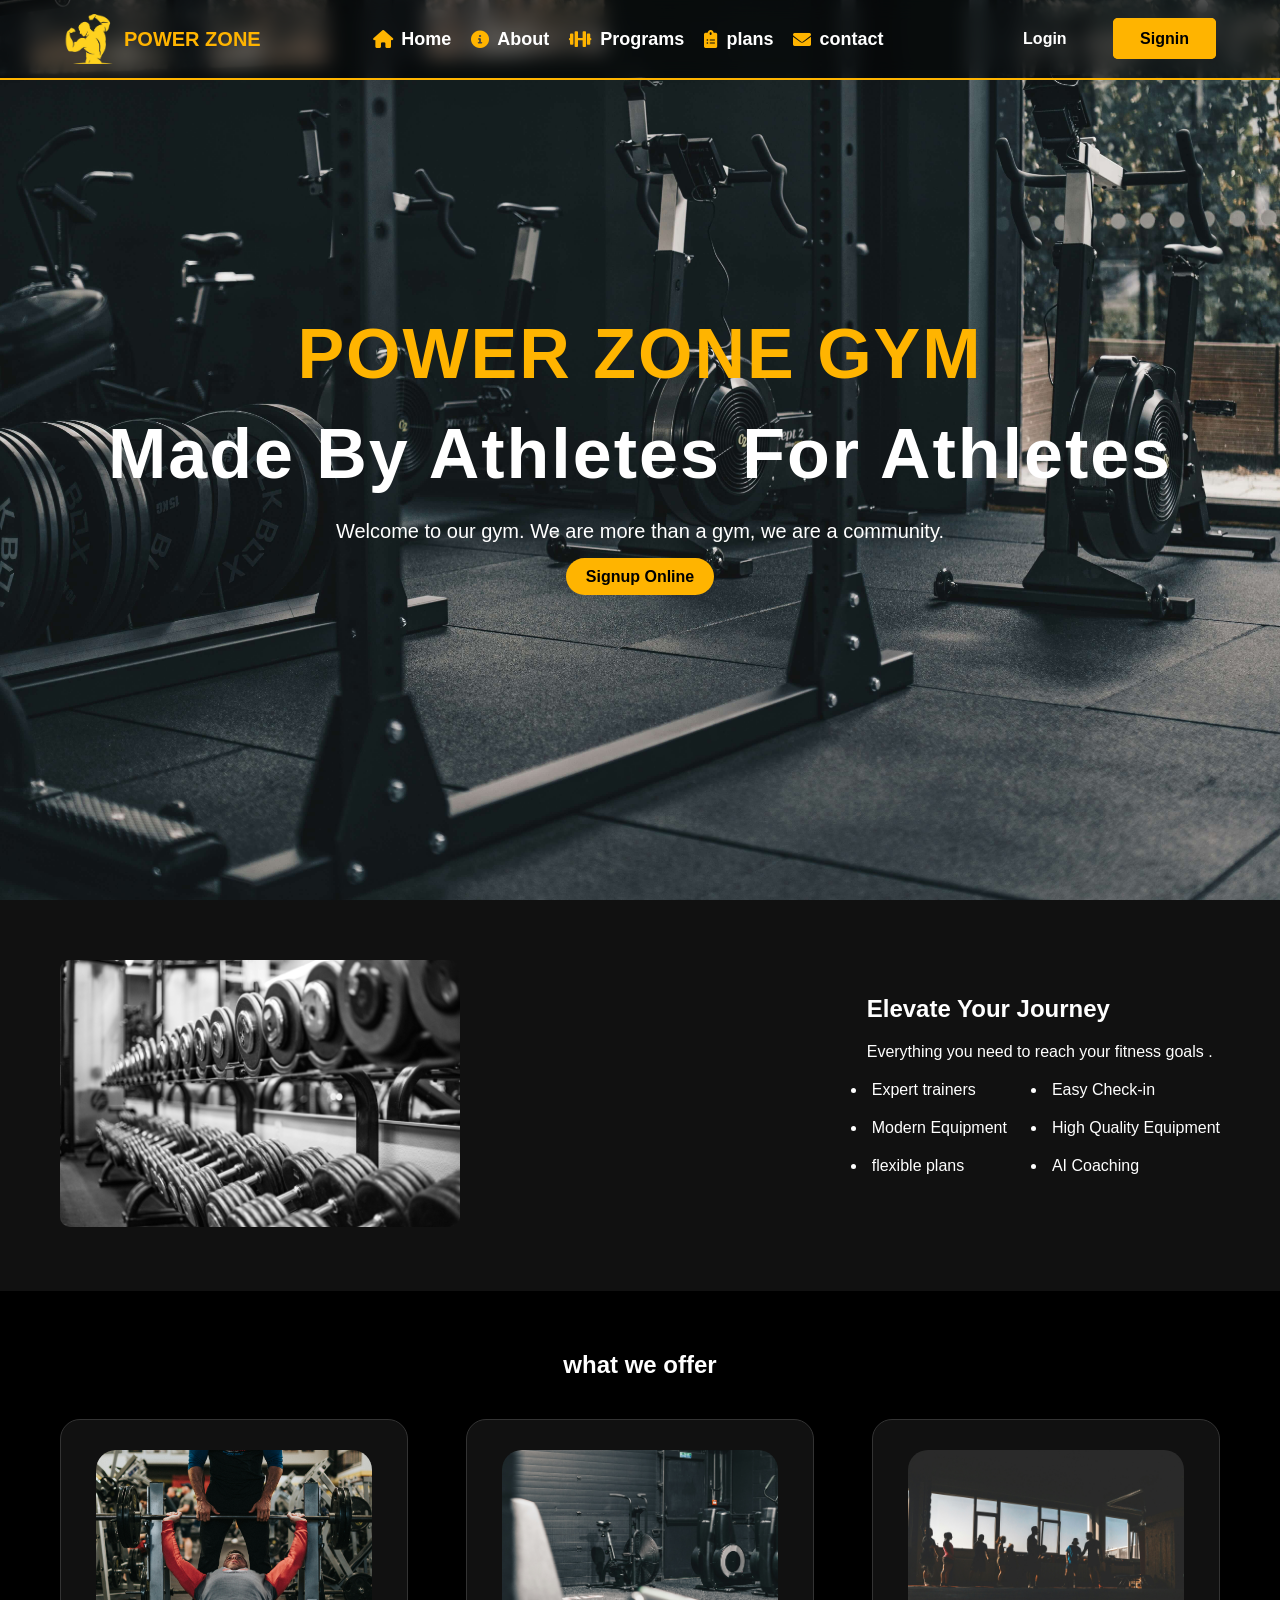
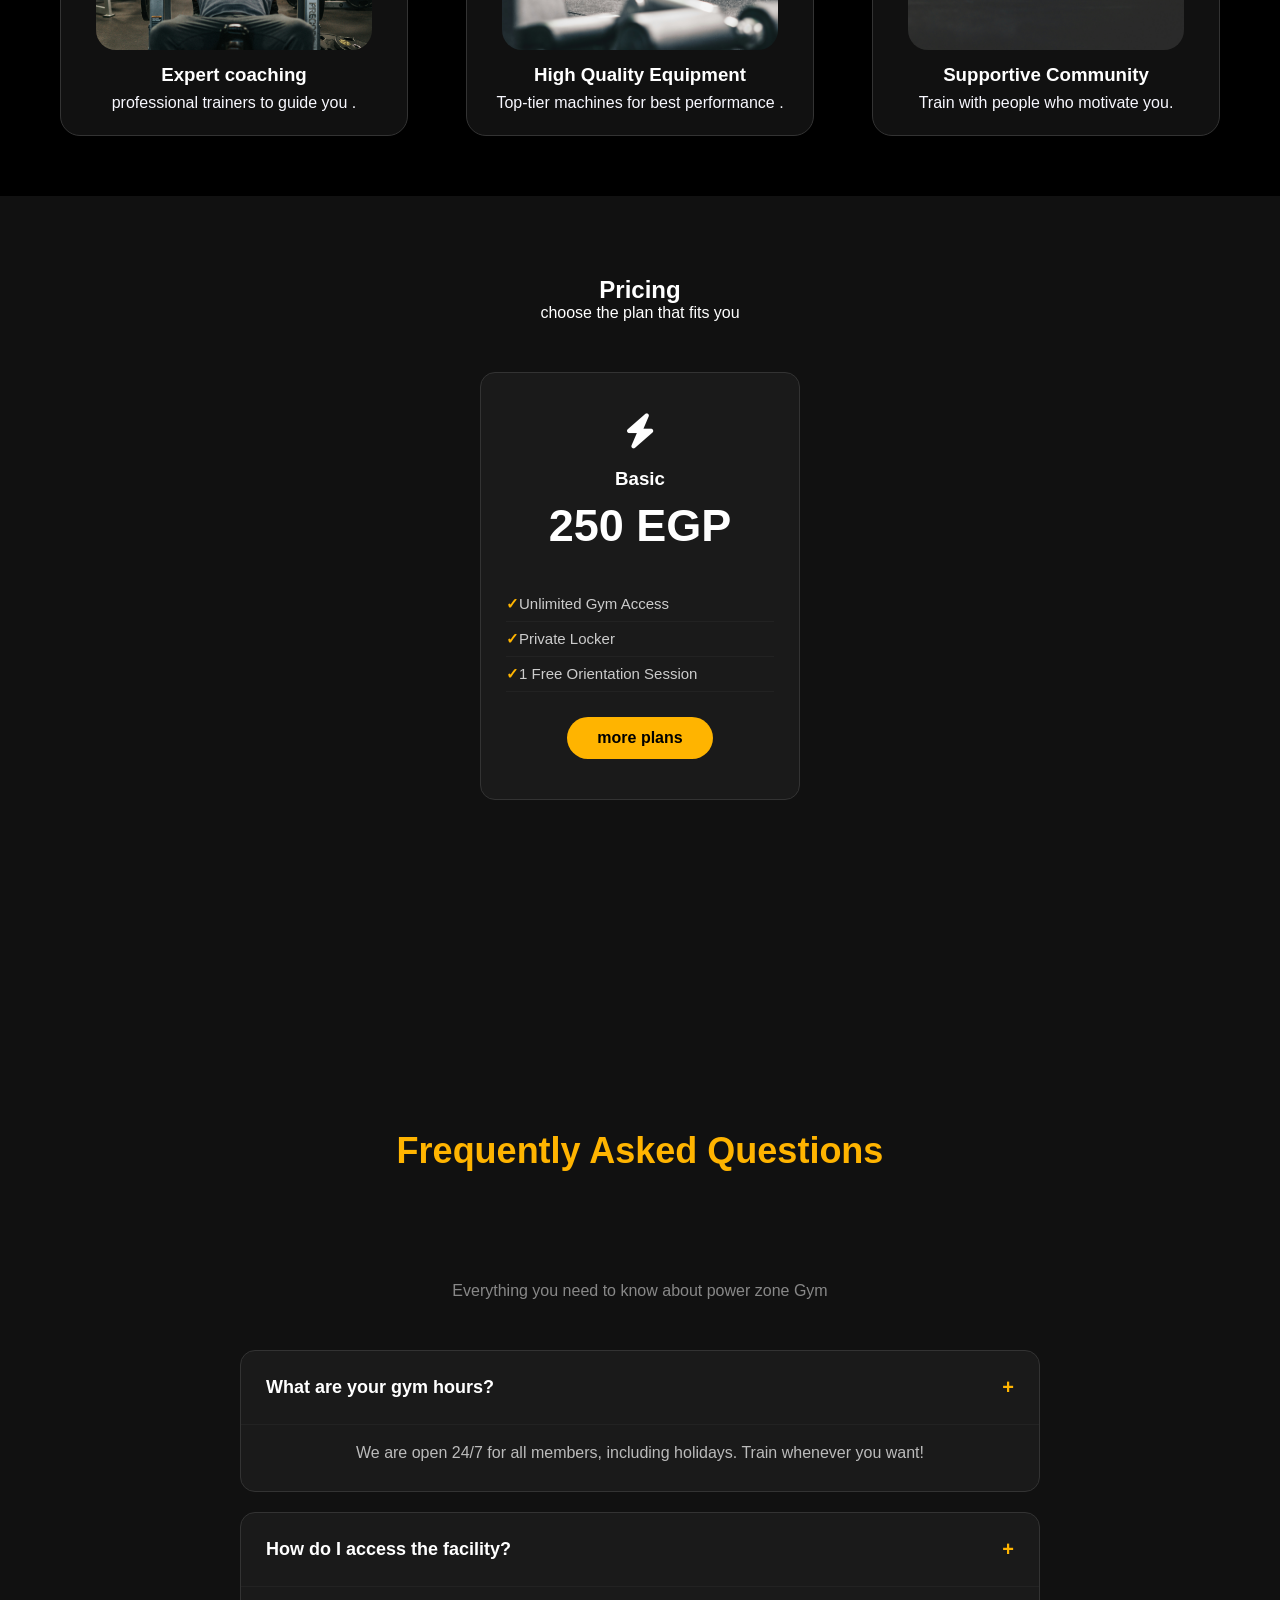
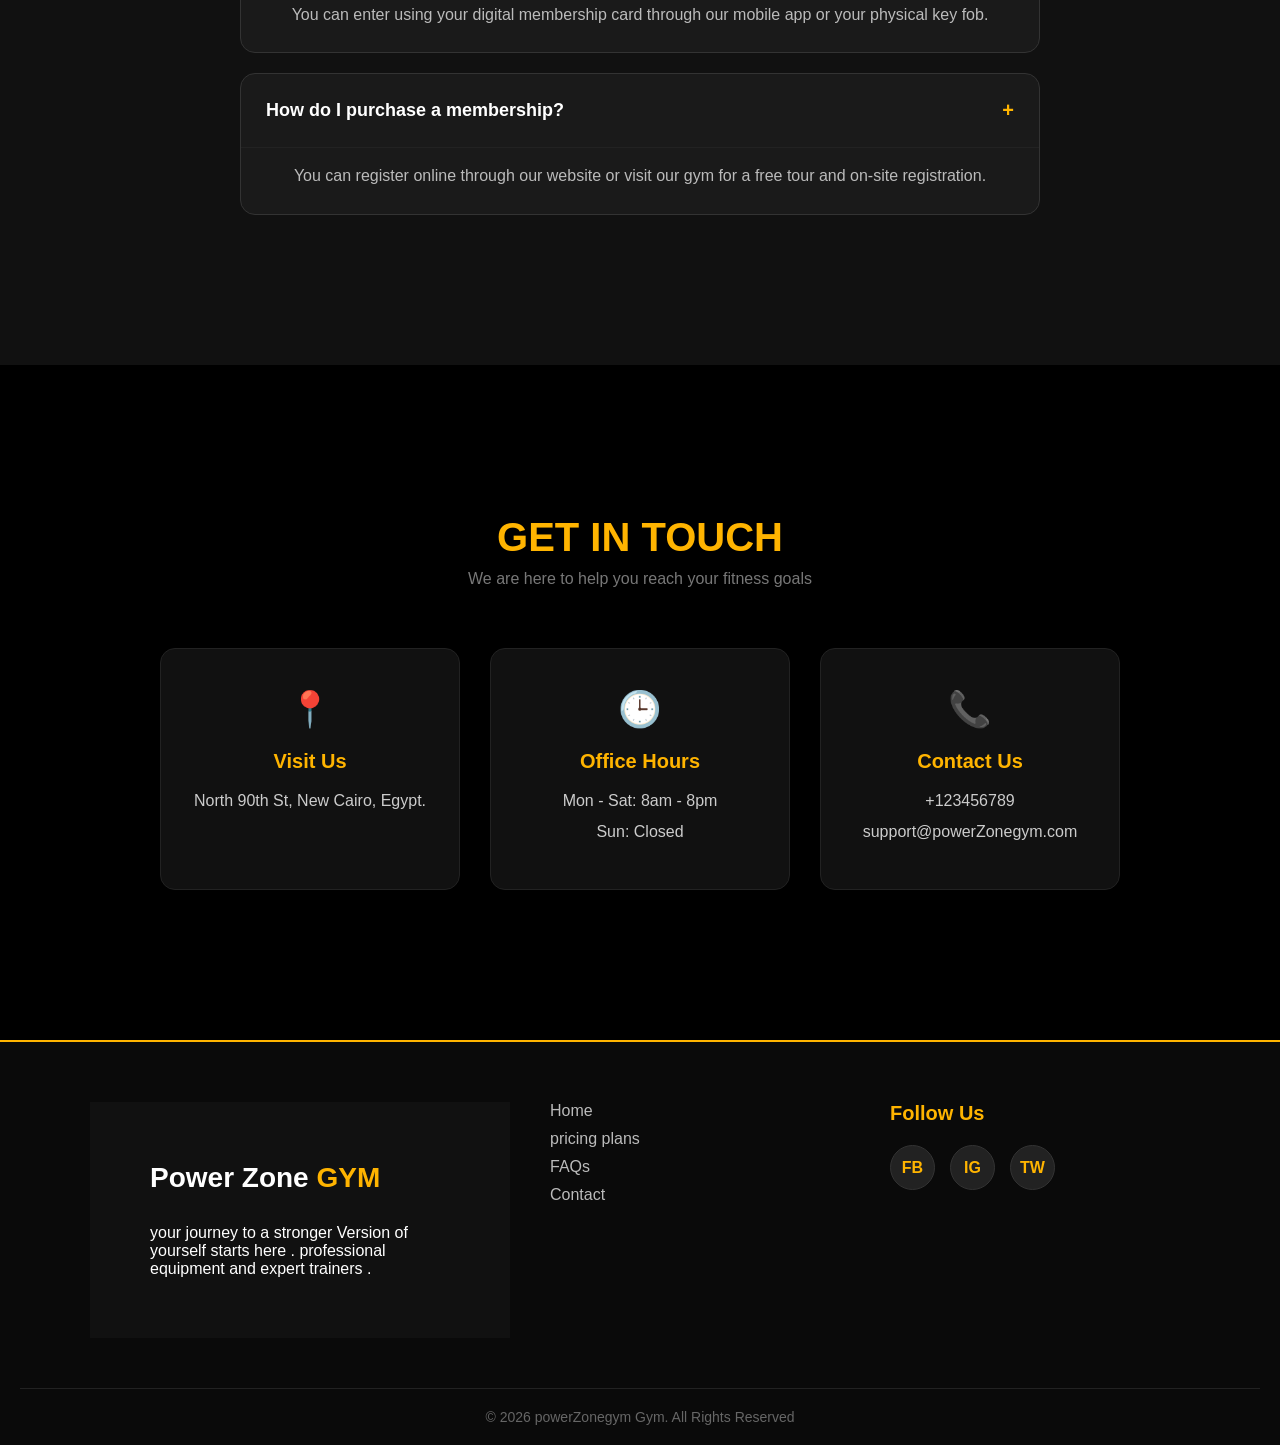
==== index.html @ 5569165e "Add files via upload" ====
<!DOCTYPE html>
<html lang="en">
<head>
    <meta charset="UTF-8">
    <title>Home | Power Zone Gym</title>
    <meta name="viewport" content="width=device-width, initial-scale=1.0">
    <link rel="stylesheet" href="css/style.css">
    <link rel="stylesheet" href="https://cdnjs.cloudflare.com/ajax/libs/font-awesome/6.0.0/css/all.min.css">
</head>
<!-- El_logo -->
 <!-- النافبار -->
<header class="navbar">
    <div class="logo">
        <img src="images/Bodybuilder_Fitness_Club_Black_Logo_1_-removebg-preview.png" alt="power gym logo">
        <h1>POWER ZONE</h1>
    </div>

    <nav class="nav-links">
        <a href="index.html"><i class="fas fa-home"></i> Home</a>
        <a href="about.html"><i class="fas fa-info-circle"></i> About</a>
        <a href="programs.html"><i class="fas fa-dumbbell"></i> Programs</a>
        <a href="plans.html"><i class="fas fa-clipboard-list"></i> plans</a>
        <a href="contact.html"><i class="fas fa-envelope"></i> contact</a>
    </nav>

    <div class="nav-buttons">
        <a href="http://localhost/gym-project/index.php" class="login">Login</a>
        <a href="http://localhost/gym-project/index.php" class="signup">Signin</a>
    </div>
</header>

<!-- (Hero Section) -->
<section class="hero">
    <div class="hero-content">
        <h1>Power zone gym</h1>
        <h2>Made By Athletes For Athletes</h2>
        <p>Welcome to our gym. We are more than a gym, we are a community.</p>
        <a href="http://localhost/gym-project/index.php" class="btn-online">Signup Online</a>
    </div>
</section>
<!-- features section  -->
 <section class="about">
    <div class="about-img">
        <img src="images\features.jpg" alt="gym">
    </div>
    <div class="about-text">
        <h2>Elevate Your Journey</h2>
        <P>
            Everything you need to reach your fitness goals .
        </P>
        <div class="features">
            <ul>
            <li>Expert trainers</li>
            <li>Modern Equipment</li>
            <li>flexible plans</li>
        </ul>
        <ul>
           <li>Easy Check-in</li>
           <li>High Quality Equipment</li>
           <li>AI Coaching</li>
        </ul>
        </div>
        
    </div>

 </section>
 <section class="services">
    <h2>what we offer</h2>
    <div class="services-boxs">
        <div class="box">
            <img src="images\coach.jpg" alt="our coaching">
            <h3>Expert coaching</h3>
            <p>professional trainers to guide you .</p>
            
        </div>
        
        <div class="box">
            <img src="images\equipment.jpg" alt="our equipment">
            <h3>High Quality Equipment</h3>
            <p>Top-tier machines for best performance .</p>
            
        </div>
        <div class="box">
            <img src="images\community.jpg" alt="our community">
            <h3>Supportive Community</h3>
            <p>Train with people who motivate you.</p>
            
        </div>
            
    </div>
 </section>
<!-- elasaar -->
 <section class="pricing">
    <h2>Pricing</h2>
    <p>choose the plan that fits you</p>

    
    <div class="pricing-boxes"> 

        <!-- Normal Plan Box -->
        <div class="plan-card">
            <i class="fas fa-bolt contact-icon"></i>
                <h3>Basic</h3>
                <h2>250 <span>EGP</span></h2>
                <ul>
                    <li>Unlimited Gym Access</li>
                    <li>Private Locker</li>
                    <li>1 Free Orientation Session</li>
                </ul>
            <a href="plans.html" class="btn">more plans</a>
        </div> 

        
    </div> 
    <!-- الاستفسارات الشائعة -->
</section>
<section class="faq">
    
    <div class="container">
        <section class="faq" id="faq-section">
        <h2 class="faq-title">Frequently Asked Questions</h2>
        </section>
        <p class="faq-subtitle">Everything you need to know about power zone Gym</p>
         
        <diV class="faq-container">

        <div class="faq-item">
            <div class="faq-question">
                <h3>What are your gym hours?</h3>
                    <span class="icon">+</span>

            </div>
            <div class="faq-answer">
                    <p>We are open 24/7 for all members, including holidays. Train whenever you want!</p>
                </div>
        </div>
        <div class="faq-item">
                <div class="faq-question">
                    <h3>How do I access the facility?</h3>
                    <span class="icon">+</span>
                </div>
                <div class="faq-answer">
                    <p>You can enter using your digital membership card through our mobile app or your physical key fob.</p>
                </div>
            </div>
            <div class="faq-item">
                <div class="faq-question">
                    <h3>How do I purchase a membership?</h3>
                    <span class="icon">+</span>
                </div>
                <div class="faq-answer">
                    <p>You can register online through our website or visit our gym for a free tour and on-site registration.</p>
                </div>
            </div>
  
        </diV>
    </div>

</section>
<section class="contact" id="contact-us">
    <div class="container">
     
        <h2 class="contact-title">Get In Touch</h2>
    
        <p class="contact-subtitle">We are here to help you reach your fitness goals</p>
        
        <div class="contact-boxes">
           
            <div class="contact-card">
                <div class="contact-icon">📍</div> 
                <h4>Visit Us</h4>
                <p>North 90th St, New Cairo, Egypt.</p>
            </div>

            
            <div class="contact-card">
                <div class="contact-icon">🕒</div> 
                <h4>Office Hours</h4>
                <p>Mon - Sat: 8am - 8pm</p>
                <p>Sun: Closed</p>
            </div>

            
            <div class="contact-card">
                <div class="contact-icon">📞</div> 
                <h4>Contact Us</h4>
                <p>+123456789</p>
                <p>support@powerZonegym.com</p>
            </div>
        </div>
    </div>
</section>
<footer class="main-footer">
    <diV class="footer-container">
        
    <div class="footer-column about">
    
        <h2 class="footer-logo">Power Zone <span>GYM</span></h2>
        <p>your journey to a stronger Version of yourself starts here . professional equipment and expert trainers .</p>
 
    </div>

    <diV class="footer-column links">
        <ul>
            <li><a href="index.html">Home</a></li>
            <li><a href="plans.html">pricing plans</a></li>
            <li><a href="index.html#faq-section">FAQs</a></li>
            <li><a href="contact.html">Contact</a></li>
        </ul>

      </diV>

      <div class="footer-column social">
        <h3>Follow Us</h3>
        <div class="social-icons">
            <a href="#" class="social-link">FB</a>
            <a href="#" class="social-link">IG</a>
            <a href="#" class="social-link">TW</a>
        </div>
      </div>
</div>
<div class="footer-bottom">
    <p>&copy; 2026 powerZonegym Gym. All Rights Reserved</p>
</div>
</footer>
</html>
---- css/style.css ----
/* ============================================================
   CSS Variables - الألوان والقيم المشتركة
   ============================================================ */
:root {
    --primary:    #ffb400;
    --bg-black:   #000;
    --bg-dark:    #111;
    --bg-card:    #1a1a1a;
    --bg-darker:  #0a0a0a;
    --border:     #333;
    --text-white: #fff;
    --text-muted: #ccc;
    --transition: 0.3s ease;
}
 
/* ============================================================
   Reset & Base
   ============================================================ */
* {
    margin: 0;
    padding: 0;
    box-sizing: border-box;
    font-family: Arial, Helvetica, sans-serif;
}
 
body {
    background: rgb(19, 19, 19);
    color: var(--text-white);
}

 
/* ============================================================
   Navbar
   ============================================================ */
.navbar {
    display: flex;
    justify-content: space-between;
    align-items: center;
    padding: 0 5%;
    height: 80px;
    background: rgba(0, 0, 0, 0.6);
    backdrop-filter: blur(10px);
    position: fixed;
    top: 0;
    width: 100%;
    z-index: 1000;
    box-sizing: border-box;
    border-bottom: 2px solid var(--primary);
}
 
.logo {
    display: flex;
    align-items: center;
    gap: 10px;
    color: var(--primary);
}
 
.logo img {
    height: 50px;
}
 
.logo h1 {
    font-size: 20px;
    color: var(--primary);
    margin: 0;
}
 
.nav-links {
    list-style: none;
    display: flex;
    gap: 20px;
    margin: 0;
    padding: 0;
}
 
.nav-links a {
    color: var(--text-white);
    text-decoration: none;
    display: flex;
    align-items: center;
    gap: 8px;
    font-size: 18px;
    font-weight: bold;
    transition: var(--transition);
}
 
.nav-links a i { color: var(--primary); }
 
.nav-links a:hover,
.nav-links a.active { color: var(--primary); }
 
.nav-links a:hover i { color: var(--text-white); }
 
/* ============================================================
   Navbar Buttons (Login / Signup)
   ============================================================ */
.login {
    color: var(--text-white);
    text-decoration: none;
    margin-right: 15px;
    padding: 10px 25px;
    border: 2px solid transparent;
    border-radius: 5px;
    font-weight: bold;
    transition: var(--transition);
}
 
.login:hover {
    border-color: var(--primary);
    color: var(--primary);
    background: rgba(255, 180, 0, 0.1);
    transform: translateY(-2px);
}
 
.signup {
    background: var(--primary);
    color: var(--bg-black);
    padding: 10px 25px;
    border-radius: 5px;
    text-decoration: none;
    font-weight: bold;
    border: 2px solid var(--primary);
    transition: 0.4s ease;
}
 
.signup:hover {
    background: var(--text-white);
    border-color: var(--text-white);
    color: var(--bg-black);
    transform: scale(1.05);
    box-shadow: 0 4px 15px rgba(255, 255, 255, 0.3);
}
 
/* ============================================================
   Main Wrapper
   ============================================================ */
.main-wrapper {
    padding-top: 100px; /* عشان يبعد عن النافبار الثابت */
    min-height: auto;   /* غيرنا دي من 100vh لـ auto */
    padding-bottom: 50px; /* مسافة بسيطة تحت آخر عنصر للمظهر الجمالي */
}
 
/* ============================================================
   Hero
   ============================================================ */
.hero {
    height: 100vh;
    background: url(../images/background.jpg) no-repeat center center / cover;
    display: flex;
    justify-content: center;
    align-items: center;
    text-align: center;
    color: var(--text-white);
    padding: 20px;
}
 
.hero-content h1 {
    font-size: 70px;
    color: var(--primary);
    text-transform: uppercase;
    letter-spacing: 2px;
    margin-bottom: 20px;
}
 
.hero-content h2 {
    font-size: 70px;
    letter-spacing: 2px;
    margin-bottom: 20px;
    font-weight: 600;
}
 
.hero-content span { color: var(--primary); }
 
.hero-content p {
    font-size: 20px;
    margin-bottom: 20px;
    line-height: 1.7;
}
 
.btn-online {
    background: var(--primary);
    color: var(--bg-black);
    padding: 10px 20px;
    text-decoration: none;
    border-radius: 50px;
    font-weight: bold;
}
 
/* ============================================================
   About
   ============================================================ */
.about {
    display: flex;
    align-items: center;
    justify-content: space-between;
    padding: 60px;
    background: var(--bg-dark);
    color: var(--text-white);
}

.mainabout{
    background: url(../images/heropower3.jpg) no-repeat center center / cover;
    background-size: cover;
    background-position: center;
    height: 100vh;
    display: flex;
    justify-content: center;
    align-items: center;
    text-align: center;
    padding: 20px;g
   
}


  .mainabout-content h2{
    font-size: 70px;
    margin-bottom: 20px;
}
.mainabout-content span{
    color: var(--primary);
   text-decoration: none;
}
.about-img img {
    width: 400px;
    border-radius: 10px;
}
 
.about-text { max-width: 500px; }
 
.about-text h2,
.about-text p { margin-bottom: 20px; }
 
.features {
    display: flex;
    gap: 40px;
}
.story{
     background: url(../images/gym1.jpg) no-repeat center / cover;
    background-size: cover;
    background-position: center;
    text-align: center;
    padding: 150px 20px;
}
 
.features li {
    padding-left: 5px;
    padding-bottom: 20px;
}
 
/* ============================================================
   Services
   ============================================================ */
.services {
    text-align: center;
    padding: 60px;
    background: var(--bg-black);
    color: var(--text-white);
}
 
.services-boxs {
    display: flex;
    justify-content: space-between;
    margin-top: 40px;
}
 
/* ============================================================
   Box (Services Cards)
   ============================================================ */
.box {
    background: var(--bg-dark);
    width: 30%;
    border: 1px solid var(--border);
    border-radius: 20px;
    transition: var(--transition);
    overflow: hidden;
    line-height: 1.6;
    padding: 20px;
}
 
.box p {
    color: #f8f8ff;
    transition: var(--transition);
}
 
.box img {
    width: 90%;
    height: 200px;
    object-fit: cover;
    display: block;
    margin: 10px auto;
    border-radius: 20px;
}
 
.box:hover {
    transform: translateY(-10px);
    border-color: var(--primary);
}
 
.box:hover p { color: var(--text-white); }
 
.box:hover h3 {
    color: var(--primary);
    transition: var(--transition);
}
 
/* ============================================================
   Pricing
   ============================================================ */
.pricing {
    text-align: center;
    padding: 80px 20px;
    background: var(--bg-dark);
    color: var(--text-white);
}
 
.pricing-boxes {
    display: flex;
    justify-content: center;
    align-items: stretch;
    gap: 200px;
    margin-top: 50px;
    flex-wrap: wrap;
}
 
.plan-card {
    background: var(--bg-card);
    width: 320px;
    padding: 40px 25px;
    border-radius: 15px;
    border: 1px solid var(--border);
    transition: var(--transition);
    display: flex;
    flex-direction: column;
    align-items: center;
}
 
.plan-card:hover {
    border-color: var(--primary);
    transform: translateY(-10px);
}
 
.plan-card h2 {
    font-size: 45px;
    color: var(--text-white);
    margin: 10px 0;
    transition: color var(--transition);
}
 
.plan-card:hover h2 { color: var(--primary); }
 
.plan-card ul {
    list-style: none;
    padding: 0;
    margin: 25px 0;
    text-align: left;
    width: 100%;
}
 
.plan-card ul li {
    padding: 8px 0;
    border-bottom: 1px solid #222;
    font-size: 15px;
    color: var(--text-muted);
}
 
.plan-card ul li::before {
    content: "✓";
    color: var(--primary);
    font-weight: bold;
}
 
.btn {
    display: inline-block;
    padding: 12px 30px;
    background: var(--primary);
    color: var(--bg-black);
    text-decoration: none;
    border-radius: 30px;
    font-weight: bold;
    margin-top: auto;
    transition: var(--transition);
}
 
.btn:hover {
    background: var(--text-white);
    transform: scale(1.2);
}
 
/* Plans Page Cards */
.plans {
    display: flex;
    justify-content: center;
    gap: 25px;
    flex-wrap: wrap;
    margin: 40px;
}
 
.card {
    background: #222;
    padding: 30px;
    border-radius: 12px;
    text-align: center;
    width: 250px;
    box-shadow: 0 0 10px rgba(0, 0, 0, 0.5);
    transition: var(--transition);
}
 
.card:hover { transform: translateY(-5px); }
 
.highlight { border: 2px solid var(--primary); }
 
.card h2 {
    margin-bottom: 15px;
    color: var(--primary);
}
 
.card p { margin: 10px 0; }
 
button {
    background: var(--primary);
    border: none;
    padding: 10px 20px;
    border-radius: 5px;
    cursor: pointer;
    font-weight: bold;
    margin-top: 10px;
}
 
button:hover { background: darkorange; }
 
/* ============================================================
   FAQ
   ============================================================ */
.faq {
    padding: 100px 20px;
    background: var(--bg-dark);
    color: var(--text-white);
}
 
.faq-title {
    text-align: center;
    font-size: 36px;
    color: var(--primary);
    margin-bottom: 10px;
}
 
.faq-subtitle {
    text-align: center;
    color: #888;
    margin-bottom: 50px;
}
 
.faq-container {
    max-width: 800px;
    margin: 0 auto;
}
 
.faq-item {
    background: var(--bg-card);
    border: 1px solid var(--border);
    border-radius: 15px;
    margin-top: 20px;
    overflow: hidden;
    transition: all var(--transition);
}
 
.faq-question {
    padding: 25px;
    display: flex;
    justify-content: space-between;
    align-items: center;
    cursor: pointer;
}
 
.faq-question h3 {
    margin: 0;
    font-size: 18px;
    font-weight: 600;
    transition: color var(--transition);
}
 
.faq-question .icon {
    color: var(--primary);
    font-size: 20px;
    font-weight: bold;
    transition: transform var(--transition);
}
 
.faq-answer {
    padding: 0 25px 25px;
    border-top: 1px solid #222;
}
 
.faq-answer p {
    margin: 15px 0 0;
    color: #bbb;
    line-height: 1.6;
}
 
.faq-item:hover {
    border-color: var(--primary);
    transform: translateY(-5px);
    background: #222;
    box-shadow: 0 10px 20px rgba(255, 165, 0, 0.1);
}
 
.faq-item:hover h3 { color: var(--primary); }
 
/* ============================================================
   Contact Section (Home Page)
   ============================================================ */
.contact {
    padding: 100px 20px;
    background: var(--bg-black);
    color: var(--text-white);
    text-align: center;
}
 
.contact-title {
    font-size: 40px;
    color: var(--primary);
    margin-bottom: 10px;
    text-transform: uppercase;
}
 
.contact-subtitle {
    color: #777;
    margin-bottom: 60px;
}
 
.contact-boxes {
    display: flex;
    justify-content: center;
    gap: 30px;
    flex-wrap: wrap;
}
 
.contact-card {
    background: var(--bg-dark);
    padding: 40px 30px;
    width: 300px;
    border-radius: 15px;
    border: 1px solid #222;
    transition: all 0.4s ease;
}
 
.contact-icon {
    font-size: 35px;
    margin-bottom: 20px;
    display: inline-block;
}
 
.contact-card h4 {
    color: var(--primary);
    font-size: 20px;
    margin-bottom: 15px;
}
 
.contact-card p {
    color: var(--text-muted);
    line-height: 1.6;
    margin: 5px 0;
}
 
.contact-card:hover {
    background: var(--bg-card);
    border-color: var(--primary);
    transform: translateY(-15px);
    box-shadow: 0 15px 30px rgba(255, 165, 0, 0.15);
}
 
.contact-card:hover .contact-icon {
    transform: scale(1.2);
    transition: var(--transition);
}
 
/* Contact Page Form */
.contact-container {
    max-width: 1100px;
    margin: 0 auto;
    padding: 40px 20px;
}
.main-wrapper{
   display:block;
}
 
.contact-grid {
    display: grid;
    grid-template-columns: 1fr 1fr;
    gap: 50px;
    margin-top: 40px;
}
.contact-info{
    padding-top:20px;
    display: block;
}

.info-item {
    display: flex;
}
 
.input-group {
    margin-bottom: 30px;
}
 
.input-group input,
.input-group textarea {
    width: 100%;
    padding: 15px;
    background: var(--bg-dark);
    border: 1px solid var(--border);
    color: var(--text-white);
    border-radius: 8px;
    outline: none;
}
 
.input-group label {
    position: absolute;
    left: 15px;
    top: 15px;
    color: #777;
    transition: var(--transition);
    pointer-events: none;
}
 
.input-group input:focus ~ label,
.input-group input:not(:placeholder-shown) ~ label {
    top: -20px;
    left: 5px;
    color: var(--primary);
    font-size: 12px;
}
 
.video-preview {
    width: 100%;       /* يملأ عرض الأب */
    height: 300px;     /* حدد الطول اللي يناسب تصميمك */
    overflow: hidden;  /* يقطع أي زيادة */
    border-radius: 15px;
    position: relative;
}

/* الفيديو نفسه جواه */
.fill-video {
    width: 100%;
    height: 100%;
    object-fit: cover; /* أهم سطر: بيخلي الفيديو يملأ البوكس بالكامل زي الـ Background */
}
 
/* ============================================================
   Footer
   ============================================================ */
.main-footer {
    background-color: var(--bg-darker);
    color: var(--text-white);
    padding: 60px 20px 20px;
    border-top: 2px solid var(--primary);
}
 
.footer-container {
    max-width: 1100px;
    margin: 0 auto;
    display: flex;
    justify-content: space-between;
    flex-wrap: wrap;
    gap: 40px;
}
 
.footer-column {
    flex: 1;
    min-width: 250px;
}
 
.footer-column.about {
    display: flex;
    flex-direction: column;
    align-items: flex-start;
}
 
.footer-column.about p {
    margin-top: 15px;
    max-width: 280px;
}
 
.footer-logo {
    font-size: 28px;
    margin-bottom: 15px;
}
 
.footer-logo span,
.footer-column h3 { color: var(--primary); }
 
.footer-column h3 {
    margin-bottom: 20px;
    font-size: 20px;
}
 
.footer-column ul {
    list-style: none;
    padding: 0;
}
 
.footer-column ul li { margin-bottom: 10px; }
 
.footer-column ul li a {
    color: #bbb;
    text-decoration: none;
    transition: var(--transition);
}
 
.footer-column ul li a:hover {
    color: var(--primary);
    padding-left: 10px;
}
 
.social-icons {
    display: flex;
    gap: 15px;
    margin-top: 15px;
}
 
.social-link {
    width: 45px;
    height: 45px;
    font-weight: bold;
    background: #222;
    display: flex;
    align-items: center;
    justify-content: center;
    border-radius: 50%;
    color: var(--primary);
    text-decoration: none;
    transition: 0.4s ease-in-out;
    border: 1px solid var(--border);
}
 
.social-link:hover {
    background: var(--primary);
    color: var(--bg-black);
    transform: translateY(-15px) rotate(360deg);
}
 
.social-link.facebook:hover  { background: #1877F2; color: var(--text-white); }
.social-link.instagram:hover { background: #E4405F; color: var(--text-white); }
.social-link.twitter:hover   { background: #1DA1F2; color: var(--text-white); }
 
.footer-bottom {
    text-align: center;
    margin-top: 50px;
    padding-top: 20px;
    border-top: 1px solid #222;
    color: #666;
    font-size: 14px;
}
 
.footer { /* Plans page footer */
    background: var(--bg-black);
    text-align: center;
    padding: 15px;
    margin-top: 40px;
}
 
/* ============================================================
   Dashboard
   ============================================================ */
.dashboard-body { background-color: #121212; }
 
.container {
    width: 85%;
    margin: 50px auto;
    text-align: center;
}
 
.welcome-box { margin-bottom: 50px; }
 
.welcome-box h1 {
    font-size: 40px;
    color: var(--text-white);
}
 
.welcome-box span { color: var(--primary); }
 
.main-content {
    display: flex;
    justify-content: center;
    gap: 20px;
    flex-wrap: wrap;
    margin-top: 40px;
}
 
/* Dashboard Box Cards */
.dashboard-box {
    background-color: #1e1e1e;
    flex: 1;
    min-width: 280px;
    max-width: 350px;
    padding: 40px 20px;
    border-radius: 15px;
    border: 1px solid var(--border);
    border-bottom: 5px solid var(--primary);
    transition: var(--transition);
    text-align: center;
}
 
.dashboard-box:hover {
    transform: translateY(-10px);
    box-shadow: 0 10px 20px rgba(255, 180, 0, 0.1);
    background-color: #252525;
}
 
.dashboard-box i {
    font-size: 45px;
    color: var(--primary);
    margin-bottom: 20px;
}
 
.dashboard-box h3 {
    color: var(--text-white);
    text-transform: uppercase;
    margin-bottom: 10px;
}
 
.dashboard-box p {
    color: var(--text-muted);
    font-size: 16px;
}
 
.status-active {
    color: #28a745;
    font-weight: bold;
}
 
.clear { clear: both; }
 
/* ============================================================
   Programs Page
   ============================================================ */
.p1 { background-image: url(../images/body\ building\ black\ and\ white.jpg); }
.p2 { background-image: url(../images/cardio.jpg); }
.p3 { background-image: url(../images/power\ lifting\ black.jpg); }
 
.program-box {
    height: 350px;
    background-size: cover;
    background-position: center;
    position: relative;
    overflow: hidden;
    border-radius: 15px;
    transition: 0.5s ease;
    width: 30%; /* عشان يفضلوا 3 في الصف */
    float: left;
    margin: 1.5%;
}

/* الطبقة السوداء الشفافة المحسنة */
.program-box .overlay {
    position: absolute; /* ده اللي هيخليها تغطي الصورة بالكامل */
    top: 0;
    left: 0;
    width: 100%;
    height: 100%;
    background: rgba(0, 0, 0, 0.65); /* التظليل المطلوب */
    display: flex;
    flex-direction: column;
    justify-content: center;
    align-items: center;
    transition: 0.5s;
}

/* التفاعل عند تمرير الماوس */
.program-box:hover {
    transform: scale(1.05);
}

.program-box:hover .overlay {
    background: rgba(255, 180, 0, 0.4); /* اللون البرتقالي عند الوقوف عليه */
}
 
.overlay {
    background: rgba(0, 0, 0, 0.65);
    width: 100%;
    height: 100%;
    display: flex;
    flex-direction: column;
    justify-content: center;
    align-items: center;
    transition: 0.5s;
}
 
.overlay i {
    font-size: 50px;
    color: var(--primary);
    margin-bottom: 15px;
}
 
.overlay h3 {
    color: var(--text-white);
    font-size: 24px;
    text-transform: uppercase;
    margin-bottom: 10px;
}
 
.overlay p {
    color: #eee;
    font-size: 14px;
}
 
/* ============================================================
   Video Section
   ============================================================ */
.main-video-section {
    padding: 60px 20px;
    background-color: var(--bg-black);
    text-align: center;
}
 
.video-heading h2 {
    color: var(--primary);
    font-size: 32px;
    text-transform: uppercase;
    margin-bottom: 10px;
}
 
.video-heading p {
    color: var(--text-white);
    margin-bottom: 30px;
}
 
.video-container {
    max-width: 900px;
    margin: 0 auto;
    border: 4px solid var(--primary);
    border-radius: 20px;
    overflow: hidden;
    box-shadow: 0 0 30px rgba(255, 180, 0, 0.4);
    background-color: var(--bg-black);
    line-height: 0;
}
 
.local-video {
    width: 100%;
    height: auto;
    display: block;
    outline: none;
}
 
/* ============================================================
   About Page - Specific Sections
   ============================================================ */
.black {
    background: var(--bg-black);
    padding: 100px 10%;
}
 
.nav1 {
    display: flex;
    justify-content: space-between;
    align-items: flex-start;
    gap: 50px;
}
 
.phil h3 { font-size: 40px; }
 
.fitness p {
    font-size: 20px;
    margin-bottom: 15px;
}
 
.values {
    background-color: rgb(13, 13, 13);
    padding: 100px 30px;
}
 
.values h5 {
    color: #f5c518;
    padding-left: 20px;
    padding-bottom: 10px;
    letter-spacing: 4px;
}
 
.values h2 {
    padding-left: 20px;
    font-size: 30px;
}
 
.value {
    display: flex;
    gap: 30px;
}
 
.line {
    border: 1px solid #f5c518;
    margin: 10px 300px 10px 0;
}
 
.val,
.member {
    background: #0d0d0d;
    border: 1px solid #2b2b2b;
    border-top: 3px solid #f5c518;
    border-radius: 6px;
    padding: 40px 20px 20px;
    height: 200px;
    margin: 20px;
}
 
.val h1 { padding-bottom: 8px; }
 
.member h5 { color: #f5c518; }
 
.Team {
    background-color: var(--bg-black);
    padding: 200px 30px;
}
 
.Team h4 {
    padding-left: 20px;
    letter-spacing: 5px;
}
 
.Team h2 { padding-left: 20px; }
 
.coach {
    display: flex;
    gap: 30px;
}
.story {
    background-image: url("../images/gym1.jpg");
    background-size: cover;
    background-position: center;
    text-align: center;
    padding: 150px 20px;
}
.story h3 {
    color: var(--primary);
    font-size: 60px;
    margin-bottom: 20px;
}
 
.story h4 {
    font-size: 50px;
    margin-bottom: 30px;
}
 
.story h5 {
    font-size: 22px;
    line-height: 1.8;
}
 
/* ============================================================
   Responsive
   ============================================================ */
@media (max-width: 768px) {
    .video-container  { max-width: 95%; }
    .contact-grid     { grid-template-columns: 1fr; }
    .navbar           { padding: 10px 20px; }
    .nav-links        { display: none; }
}
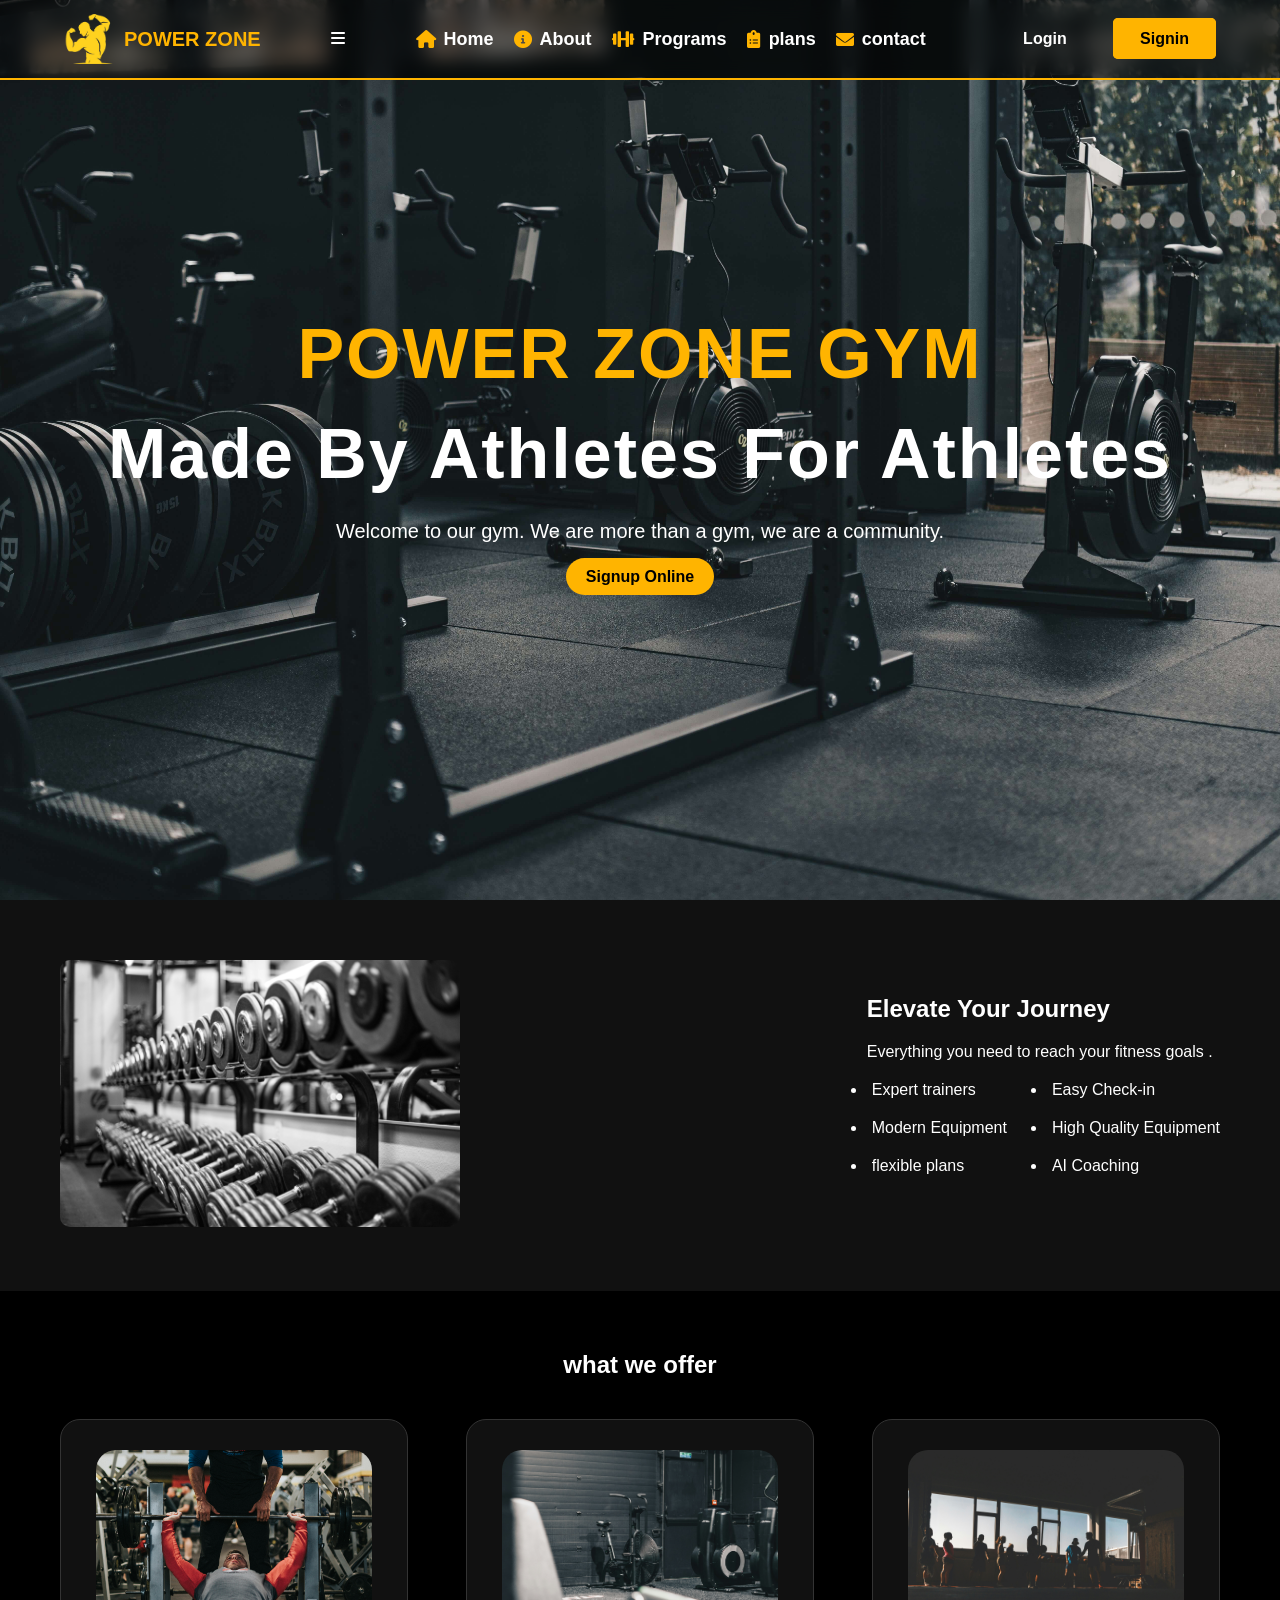
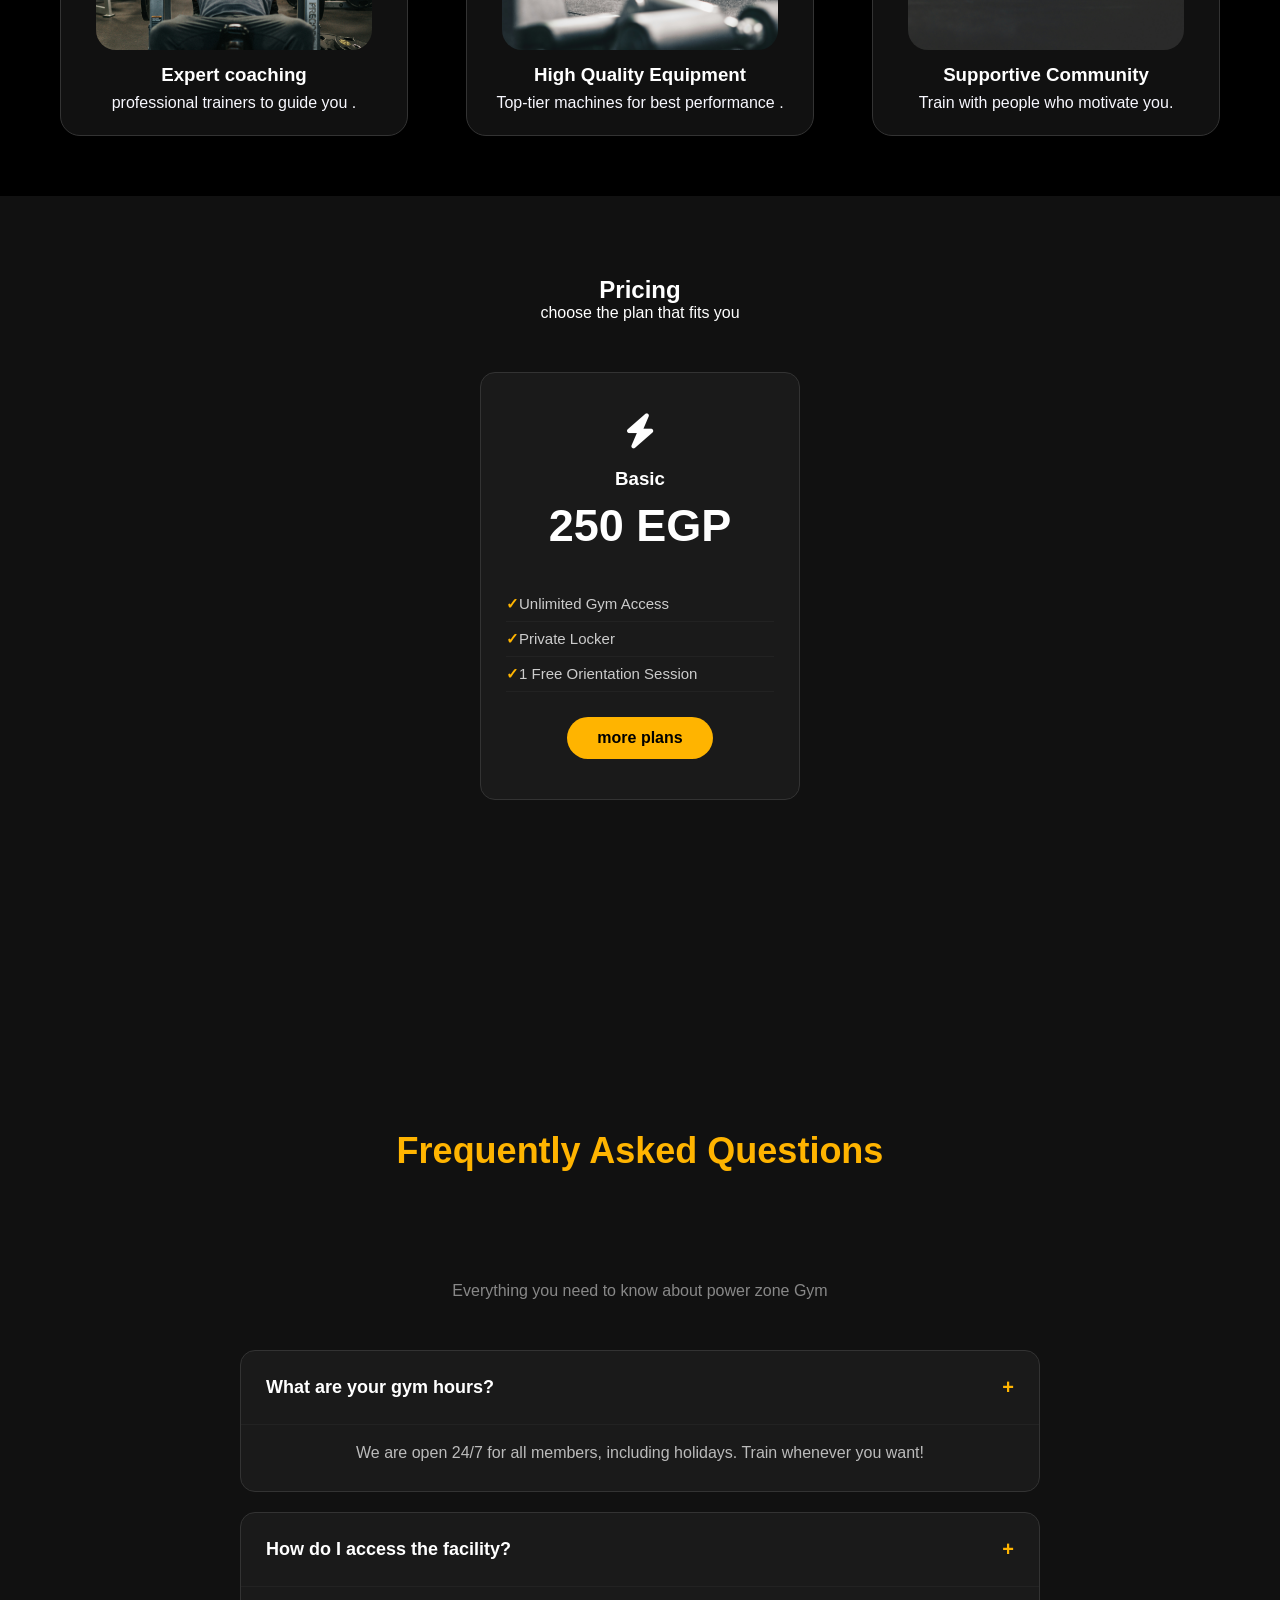
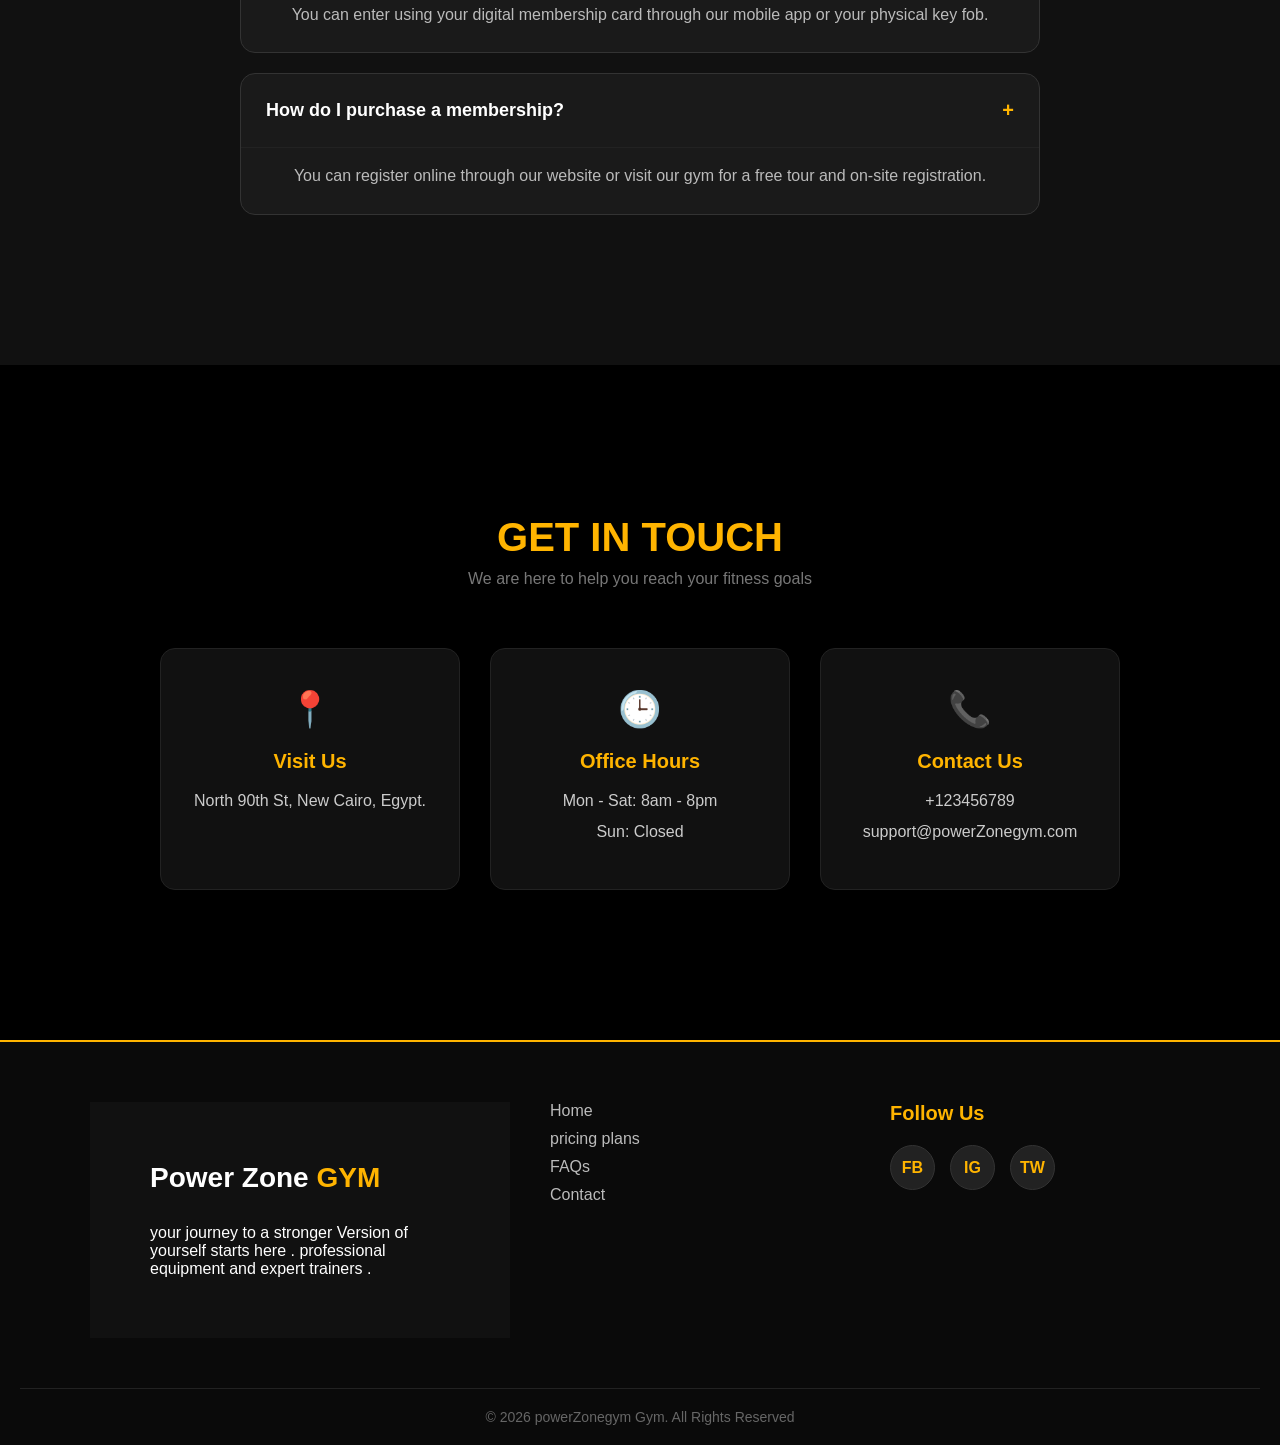
==== commit ff89adf3: "Update index.html Update index.html" ====
--- a/index.html
+++ b/index.html
@@ -14,8 +14,11 @@
         <img src="images/Bodybuilder_Fitness_Club_Black_Logo_1_-removebg-preview.png" alt="power gym logo">
         <h1>POWER ZONE</h1>
     </div>
-
+    
+    <div class="menu-toggle" id="mobile-menu">
+    <i class="fas fa-bars"></i> </div>
     <nav class="nav-links">
+        
         <a href="index.html"><i class="fas fa-home"></i> Home</a>
         <a href="about.html"><i class="fas fa-info-circle"></i> About</a>
         <a href="programs.html"><i class="fas fa-dumbbell"></i> Programs</a>
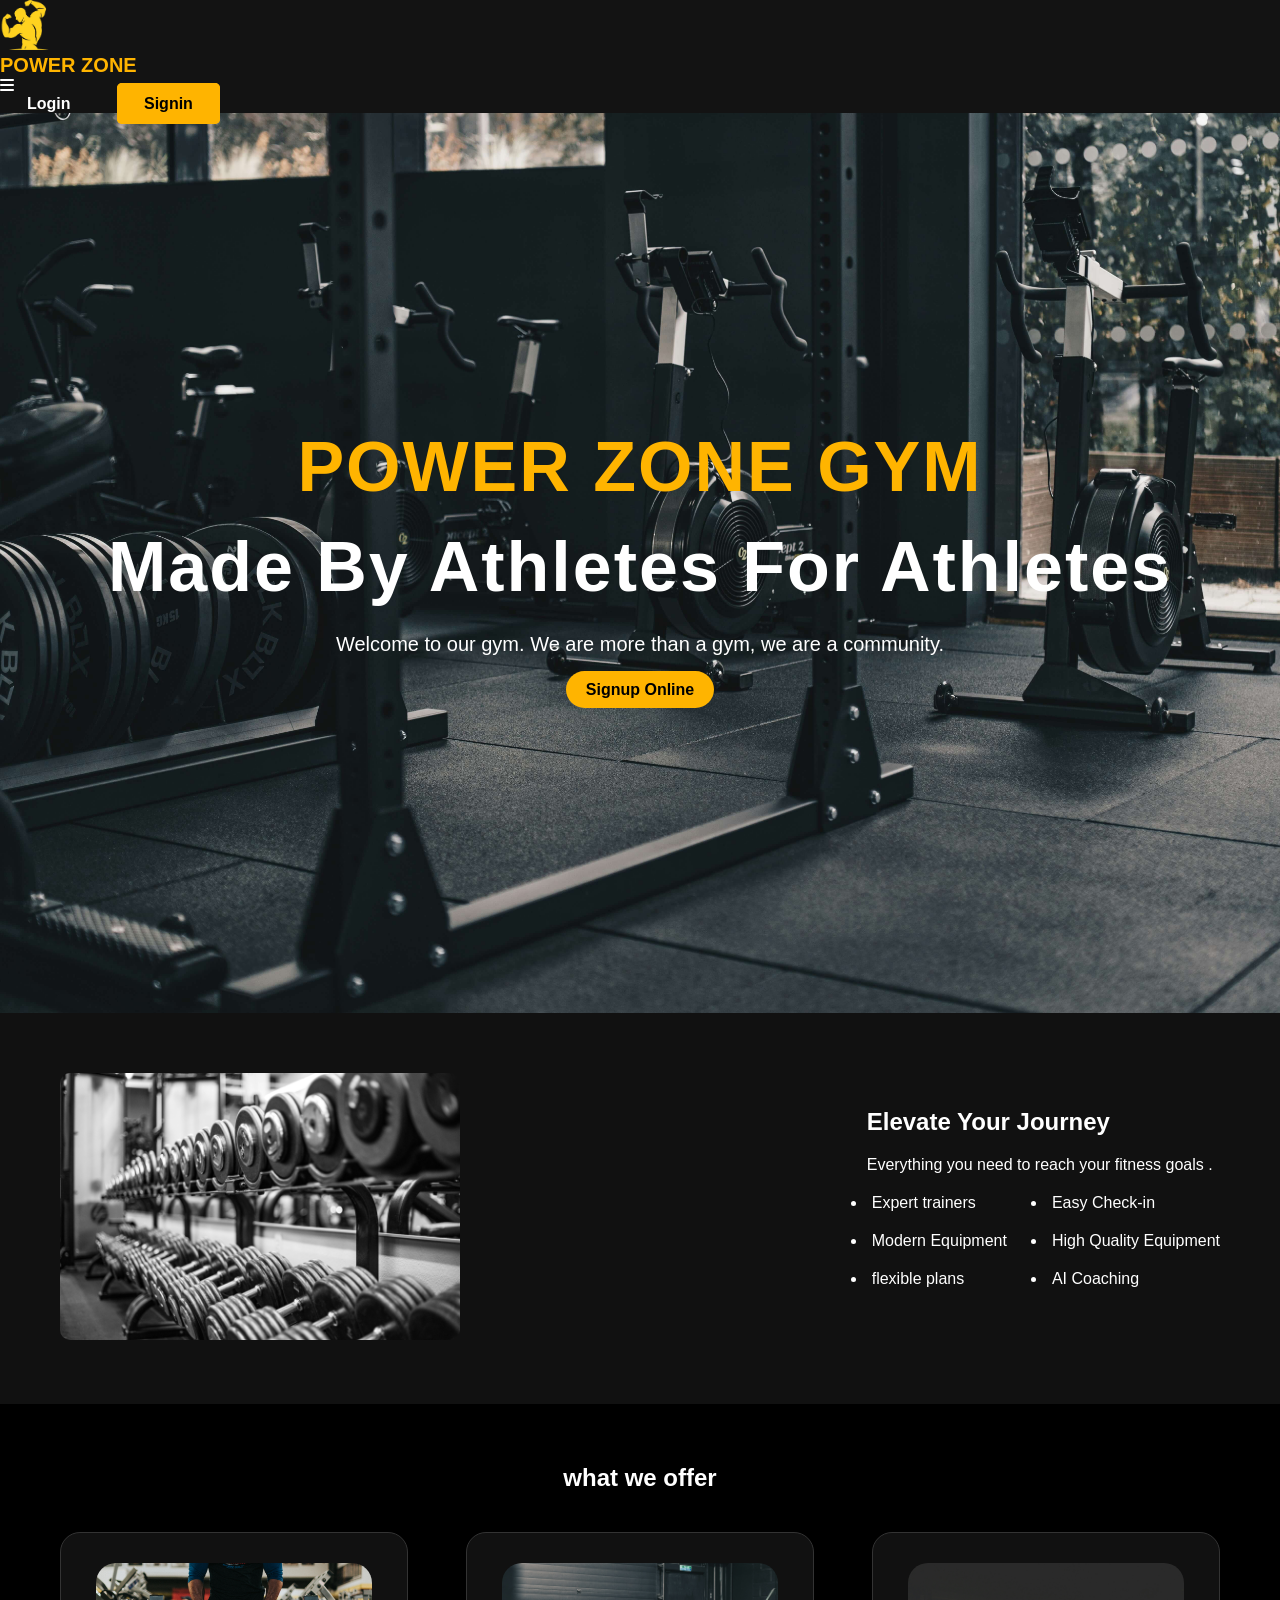
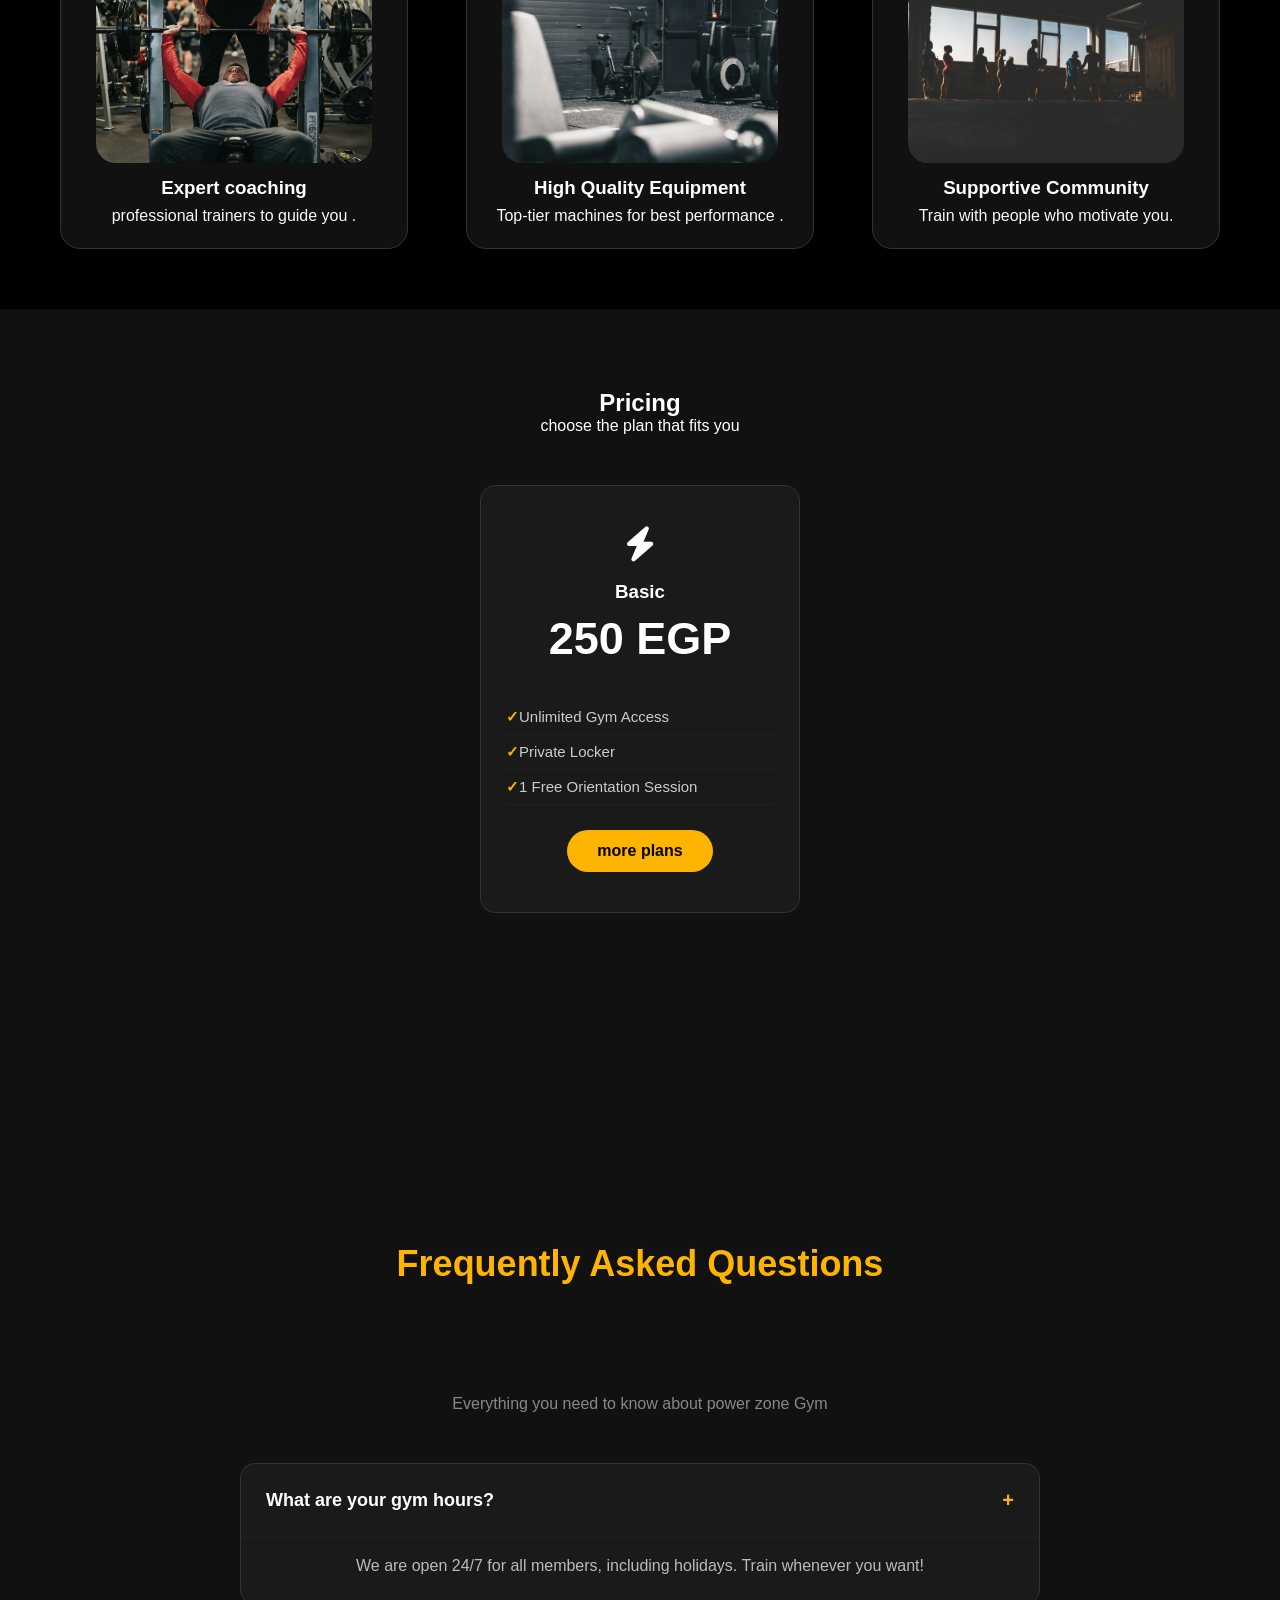
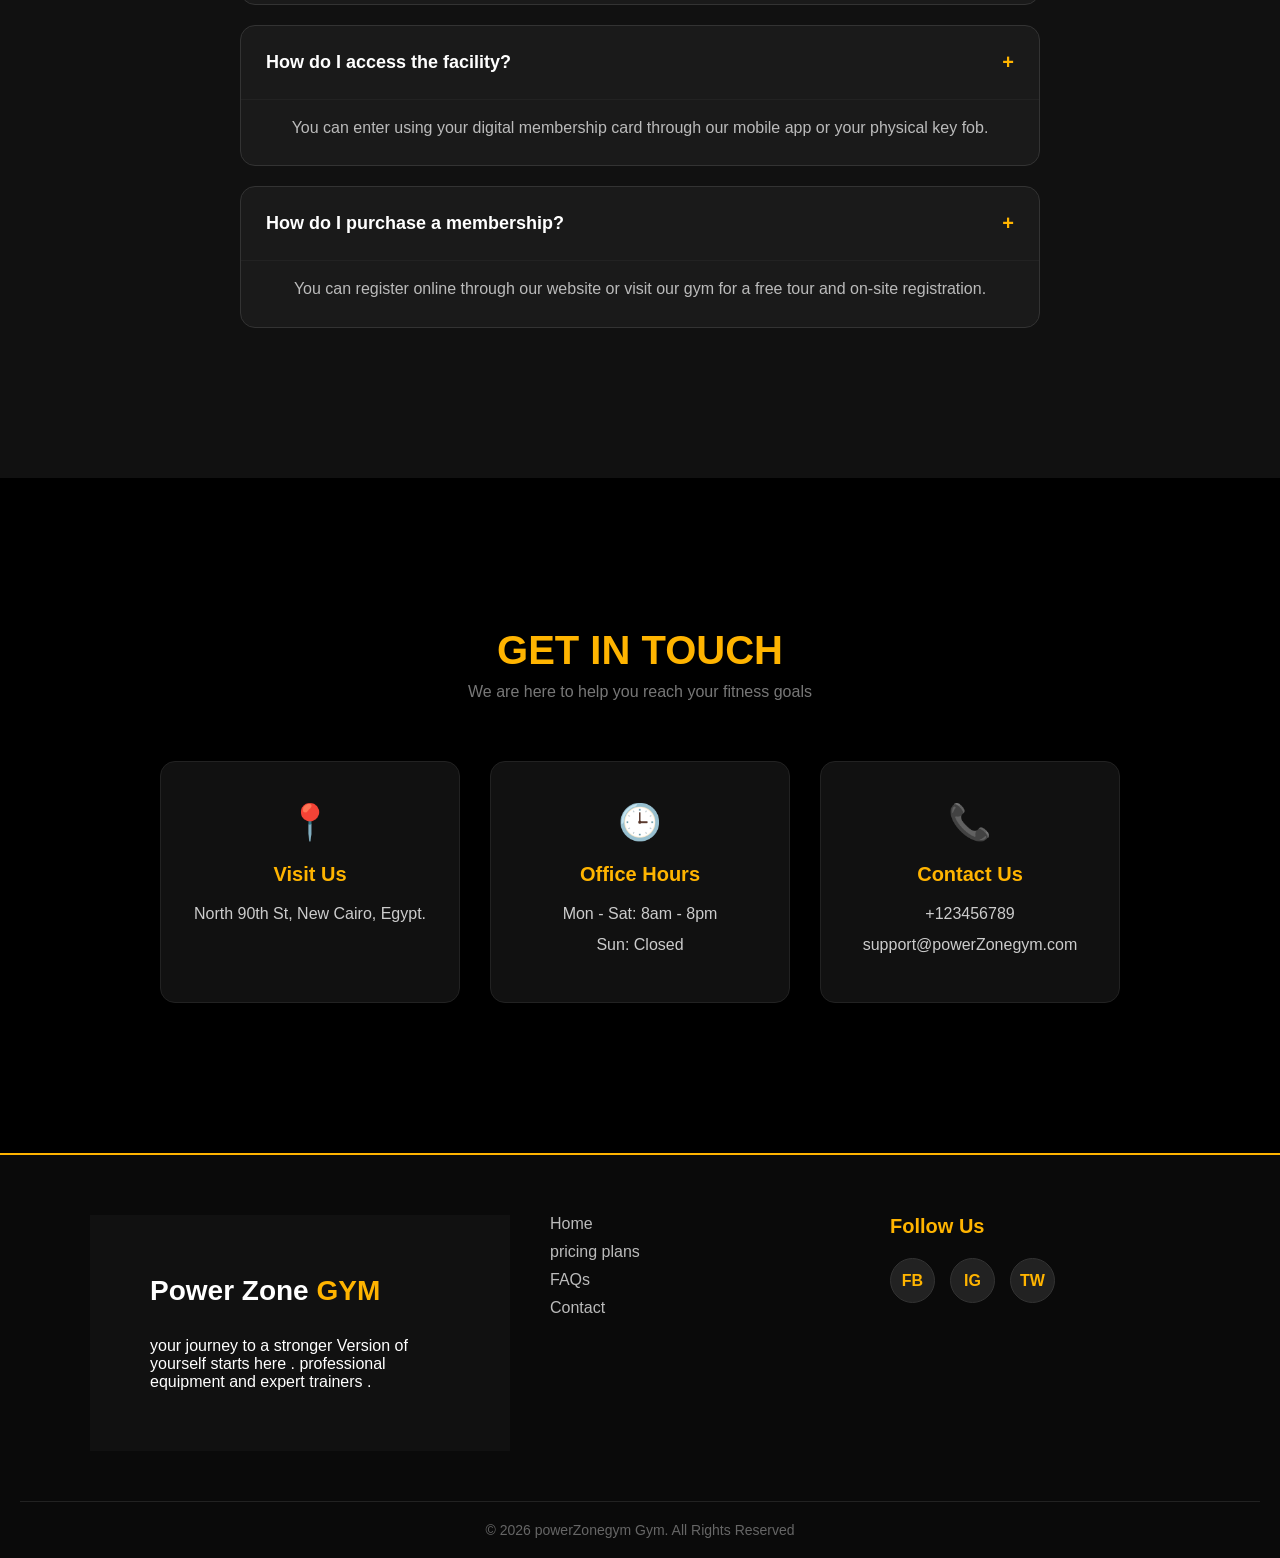
==== commit ab642bdb: "Update index.html Update index.html" ====
--- a/index.html
+++ b/index.html
@@ -226,4 +226,12 @@
     <p>&copy; 2026 powerZonegym Gym. All Rights Reserved</p>
 </div>
 </footer>
+    <script>
+    const menu = document.querySelector('#mobile-menu');
+    const menuLinks = document.querySelector('.nav-links');
+
+    menu.addEventListener('click', function() {
+        menuLinks.classList.toggle('active'); // بيضيف أو يشيل كلاس active
+    });
+</script>
 </html>
--- a/css/style.css
+++ b/css/style.css
@@ -32,20 +32,32 @@
 /* ============================================================
    Navbar
    ============================================================ */
-.navbar {
-    display: flex;
-    justify-content: space-between;
-    align-items: center;
-    padding: 0 5%;
-    height: 80px;
-    background: rgba(0, 0, 0, 0.6);
-    backdrop-filter: blur(10px);
-    position: fixed;
-    top: 0;
-    width: 100%;
-    z-index: 1000;
-    box-sizing: border-box;
-    border-bottom: 2px solid var(--primary);
+.nav-links {
+        display: flex;
+        flex-direction: column;
+        position: absolute;
+        top: 80px; /* نفس طول النافبار */
+        left: -100%; /* تكون مستخبية بره الشاشة شمال */
+        width: 100%;
+        background: rgba(0, 0, 0, 0.9);
+        backdrop-filter: blur(10px);
+        text-align: center;
+        transition: 0.3s all ease;
+        padding: 20px 0;
+        z-index: 999;
+    }
+
+    /* لما الكلاس ده يتضاف بالـ JS القائمة تظهر */
+    .nav-links.active {
+        left: 0;
+    }
+
+    .nav-links a {
+        display: block;
+        padding: 15px;
+    }
+
+    
 }
  
 .logo {
@@ -1050,8 +1062,13 @@
    Responsive
    ============================================================ */
 @media (max-width: 768px) {
-    .video-container  { max-width: 95%; }
-    .contact-grid     { grid-template-columns: 1fr; }
-    .navbar           { padding: 10px 20px; }
-    .nav-links        { display: none; }
-}
+    /* إظهار زرار المنيو */
+    .menu-toggle {
+        display: block;
+        color: var(--primary);
+        font-size: 24px;
+        cursor: pointer;
+    }
+   @media (min-width: 769px) {
+    .menu-toggle { display: none; }
+}
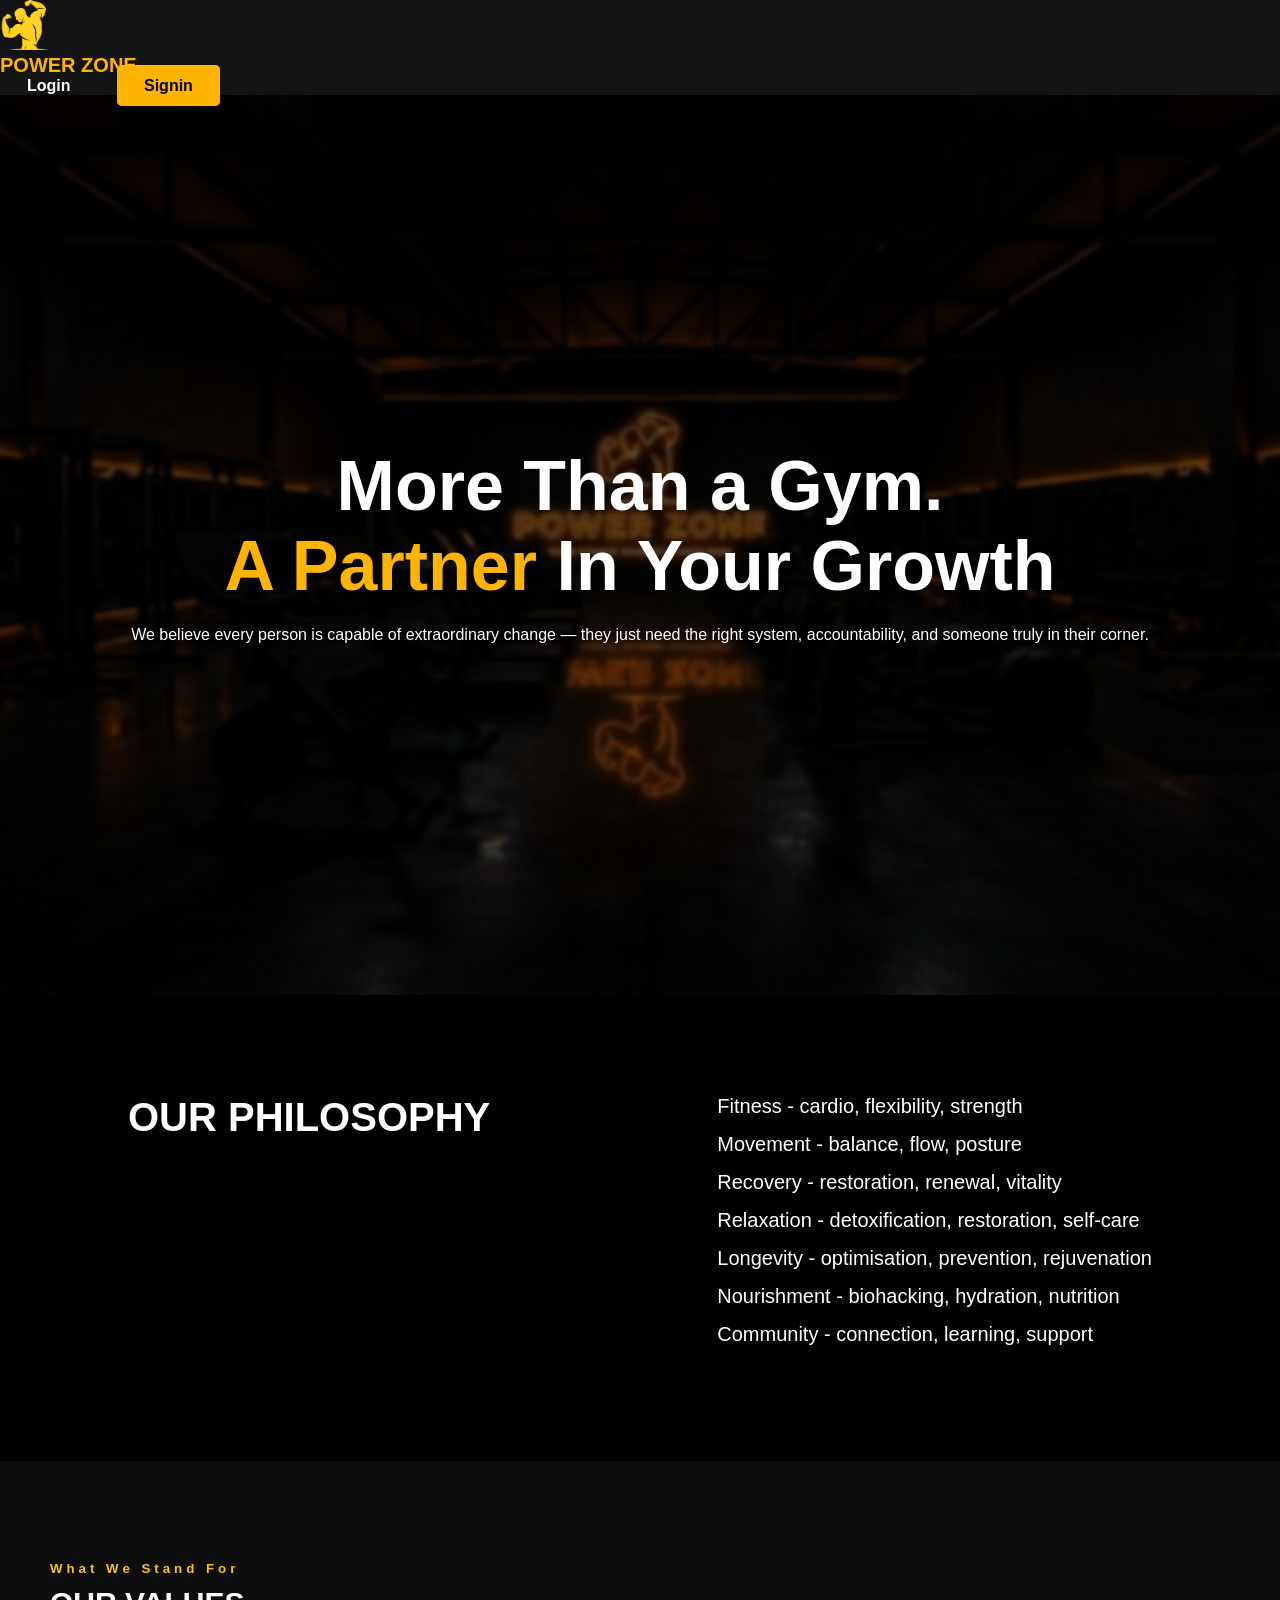
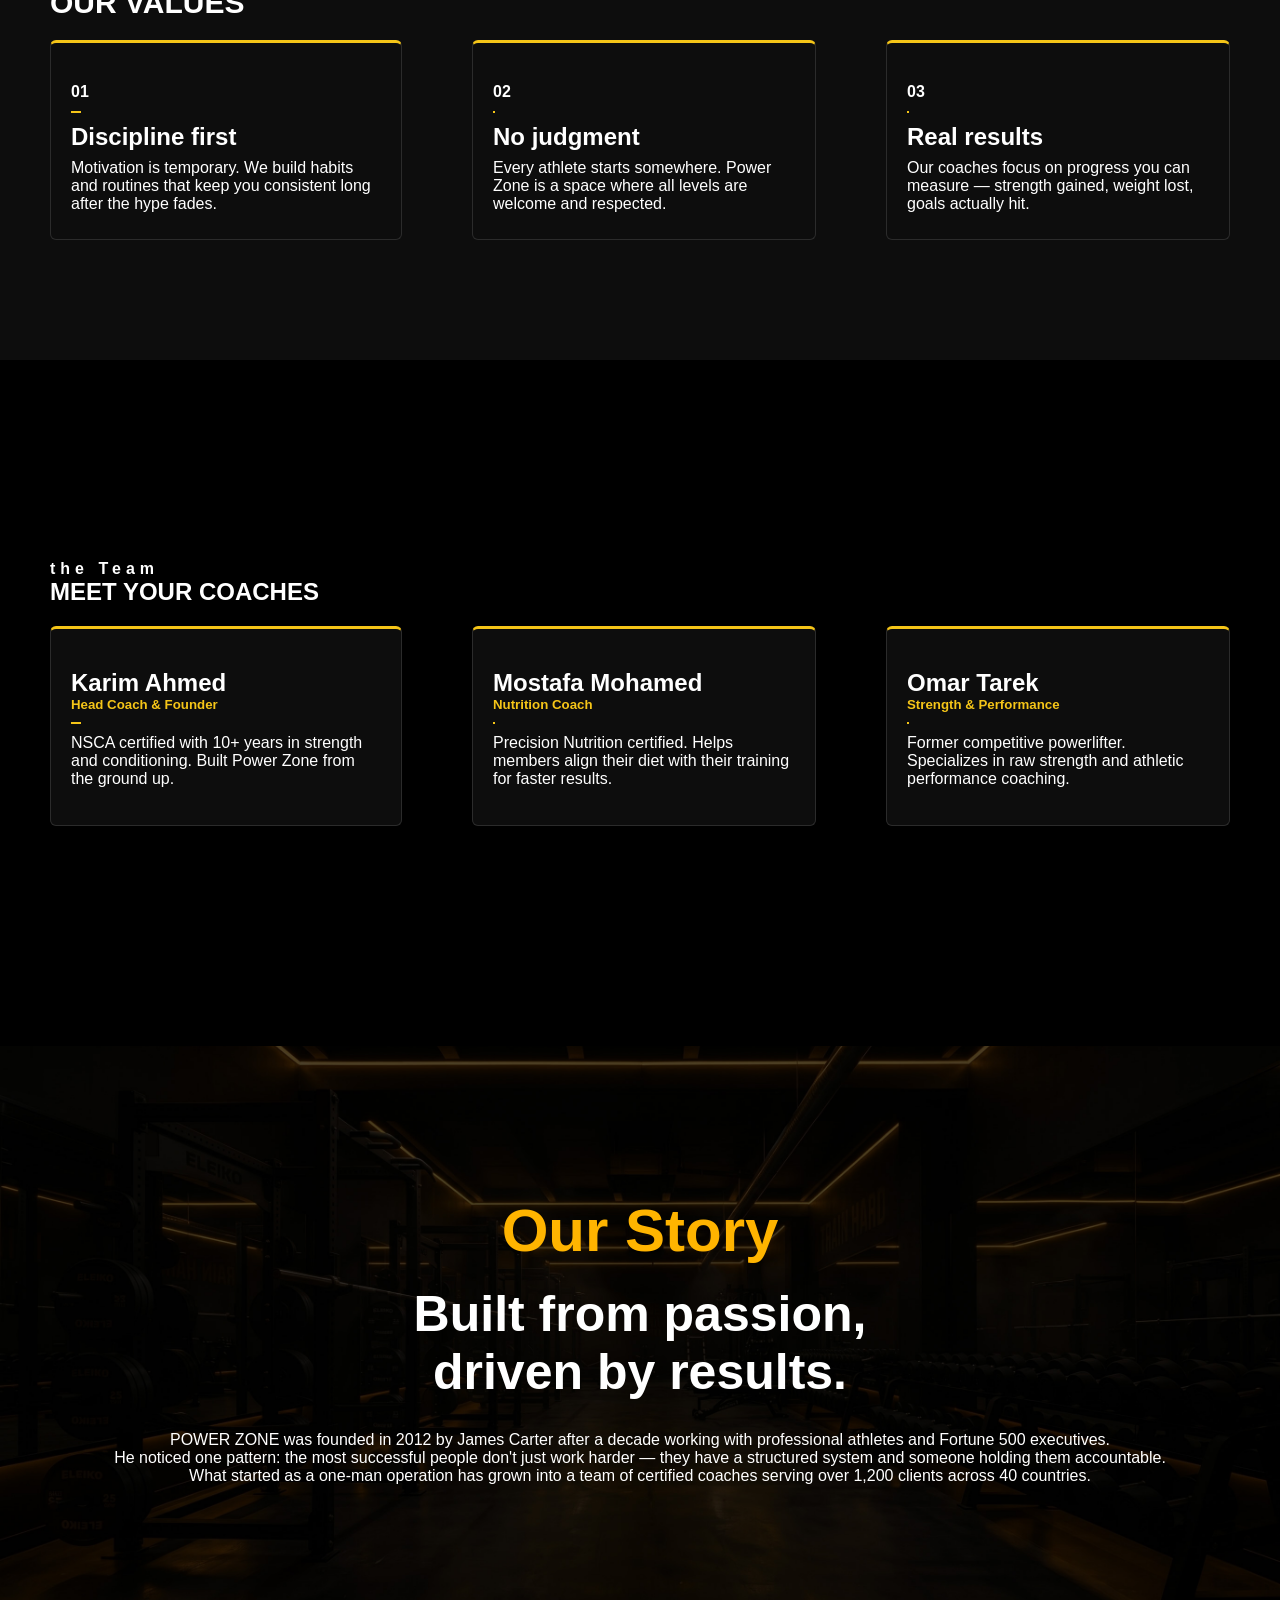
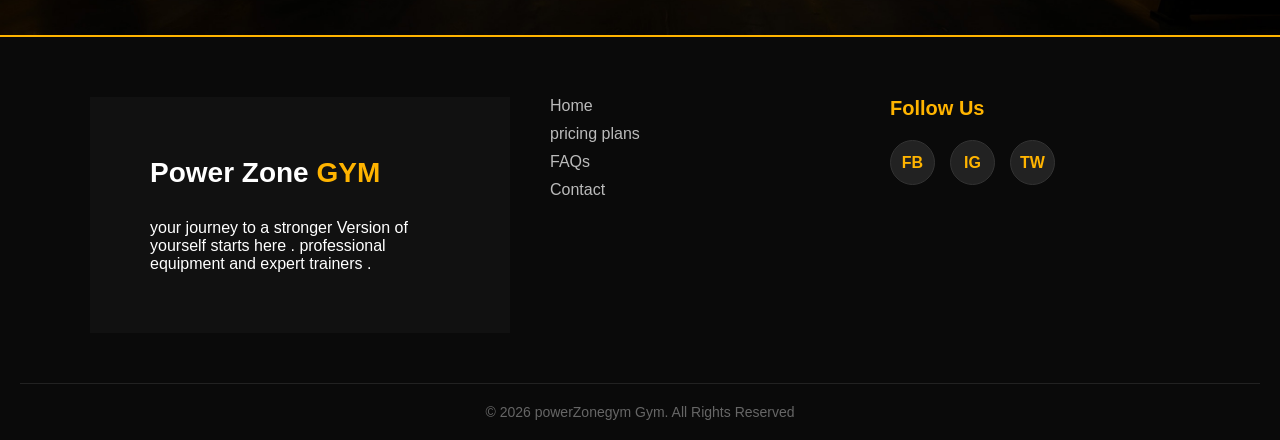
==== commit 368601cb: "Update index.html" ====
--- a/index.html
+++ b/index.html
@@ -1,24 +1,23 @@
 <!DOCTYPE html>
 <html lang="en">
+ 
 <head>
     <meta charset="UTF-8">
-    <title>Home | Power Zone Gym</title>
     <meta name="viewport" content="width=device-width, initial-scale=1.0">
+    <title>About | Power Zone Gym</title>
     <link rel="stylesheet" href="css/style.css">
     <link rel="stylesheet" href="https://cdnjs.cloudflare.com/ajax/libs/font-awesome/6.0.0/css/all.min.css">
 </head>
-<!-- El_logo -->
- <!-- النافبار -->
+ 
+<body>
+   <!-- النافبار -->
 <header class="navbar">
     <div class="logo">
         <img src="images/Bodybuilder_Fitness_Club_Black_Logo_1_-removebg-preview.png" alt="power gym logo">
         <h1>POWER ZONE</h1>
     </div>
-    
-    <div class="menu-toggle" id="mobile-menu">
-    <i class="fas fa-bars"></i> </div>
+
     <nav class="nav-links">
-        
         <a href="index.html"><i class="fas fa-home"></i> Home</a>
         <a href="about.html"><i class="fas fa-info-circle"></i> About</a>
         <a href="programs.html"><i class="fas fa-dumbbell"></i> Programs</a>
@@ -32,168 +31,136 @@
     </div>
 </header>
 
-<!-- (Hero Section) -->
-<section class="hero">
-    <div class="hero-content">
-        <h1>Power zone gym</h1>
-        <h2>Made By Athletes For Athletes</h2>
-        <p>Welcome to our gym. We are more than a gym, we are a community.</p>
-        <a href="http://localhost/gym-project/index.php" class="btn-online">Signup Online</a>
-    </div>
-</section>
-<!-- features section  -->
- <section class="about">
-    <div class="about-img">
-        <img src="images\features.jpg" alt="gym">
-    </div>
-    <div class="about-text">
-        <h2>Elevate Your Journey</h2>
-        <P>
-            Everything you need to reach your fitness goals .
-        </P>
-        <div class="features">
-            <ul>
-            <li>Expert trainers</li>
-            <li>Modern Equipment</li>
-            <li>flexible plans</li>
-        </ul>
-        <ul>
-           <li>Easy Check-in</li>
-           <li>High Quality Equipment</li>
-           <li>AI Coaching</li>
-        </ul>
+ 
+    <!-- Hero Section -->
+    <section class="mainabout">
+ 
+        <div class="mainabout-content">
+            <h2>
+                More Than a Gym.<br>
+                <span>A Partner</span> In Your Growth
+            </h2>
+ 
+            <p>
+                We believe every person is capable of extraordinary change —
+                they just need the right system, accountability,
+                and someone truly in their corner.
+            </p>
         </div>
-        
-    </div>
-
- </section>
- <section class="services">
-    <h2>what we offer</h2>
-    <div class="services-boxs">
-        <div class="box">
-            <img src="images\coach.jpg" alt="our coaching">
-            <h3>Expert coaching</h3>
-            <p>professional trainers to guide you .</p>
-            
+ 
+    </section>
+ 
+    <!-- Philosophy -->
+    <section class="black">
+ 
+        <div class="nav1">
+ 
+            <div class="phil">
+                <h3>OUR PHILOSOPHY</h3>
+            </div>
+ 
+            <div class="fitness">
+                <p>Fitness - cardio, flexibility, strength</p>
+                <p>Movement - balance, flow, posture</p>
+                <p>Recovery - restoration, renewal, vitality</p>
+                <p>Relaxation - detoxification, restoration, self-care</p>
+                <p>Longevity - optimisation, prevention, rejuvenation</p>
+                <p>Nourishment - biohacking, hydration, nutrition</p>
+                <p>Community - connection, learning, support</p>
+            </div>
+ 
         </div>
-        
-        <div class="box">
-            <img src="images\equipment.jpg" alt="our equipment">
-            <h3>High Quality Equipment</h3>
-            <p>Top-tier machines for best performance .</p>
-            
+ 
+    </section>
+    <!--------Values---------->
+    <section class="values">
+        <div>
+            <h5>What  We  Stand For</h5>
+            <h2>OUR VALUES</h2>
         </div>
-        <div class="box">
-            <img src="images\community.jpg" alt="our community">
-            <h3>Supportive Community</h3>
-            <p>Train with people who motivate you.</p>
-            
+    <div class="value">
+        <div class="val">
+            <h4>01</h4>
+        <div class="line"></div>
+            <h1>Discipline first</h1>
+            <p>Motivation is temporary. We build habits and routines that keep you consistent long after the hype fades.        </p>
         </div>
-            
-    </div>
- </section>
-<!-- elasaar -->
- <section class="pricing">
-    <h2>Pricing</h2>
-    <p>choose the plan that fits you</p>
-
-    
-    <div class="pricing-boxes"> 
-
-        <!-- Normal Plan Box -->
-        <div class="plan-card">
-            <i class="fas fa-bolt contact-icon"></i>
-                <h3>Basic</h3>
-                <h2>250 <span>EGP</span></h2>
-                <ul>
-                    <li>Unlimited Gym Access</li>
-                    <li>Private Locker</li>
-                    <li>1 Free Orientation Session</li>
-                </ul>
-            <a href="plans.html" class="btn">more plans</a>
-        </div> 
-
-        
-    </div> 
-    <!-- الاستفسارات الشائعة -->
-</section>
-<section class="faq">
-    
-    <div class="container">
-        <section class="faq" id="faq-section">
-        <h2 class="faq-title">Frequently Asked Questions</h2>
-        </section>
-        <p class="faq-subtitle">Everything you need to know about power zone Gym</p>
-         
-        <diV class="faq-container">
-
-        <div class="faq-item">
-            <div class="faq-question">
-                <h3>What are your gym hours?</h3>
-                    <span class="icon">+</span>
-
-            </div>
-            <div class="faq-answer">
-                    <p>We are open 24/7 for all members, including holidays. Train whenever you want!</p>
-                </div>
+        <div class="val">
+               <h4>02</h4>
+        <div class="line"></div>
+            <h1>No judgment</h1>
+            <p>Every athlete starts somewhere. Power Zone is a space where all levels are welcome and respected.</p>
         </div>
-        <div class="faq-item">
-                <div class="faq-question">
-                    <h3>How do I access the facility?</h3>
-                    <span class="icon">+</span>
-                </div>
-                <div class="faq-answer">
-                    <p>You can enter using your digital membership card through our mobile app or your physical key fob.</p>
-                </div>
-            </div>
-            <div class="faq-item">
-                <div class="faq-question">
-                    <h3>How do I purchase a membership?</h3>
-                    <span class="icon">+</span>
-                </div>
-                <div class="faq-answer">
-                    <p>You can register online through our website or visit our gym for a free tour and on-site registration.</p>
-                </div>
-            </div>
-  
-        </diV>
-    </div>
-
-</section>
-<section class="contact" id="contact-us">
-    <div class="container">
-     
-        <h2 class="contact-title">Get In Touch</h2>
-    
-        <p class="contact-subtitle">We are here to help you reach your fitness goals</p>
-        
-        <div class="contact-boxes">
+        <div class="val">
+               <h4>03</h4>
+        <div class="line"></div>
+            <h1>Real results</h1>
+            <p>Our coaches focus on progress you can measure — strength gained, weight lost, goals actually hit.</p>
+        </div>
+        </div>
+    </section>
+ 
+    <!--------Team------->
+     <section class="Team">
+        <div>
+            <h4>the Team</h4>
+            <h2>MEET YOUR COACHES</h2>
+        </div>
+    <div class="coach">
+        <div class="member">
+            <h1>Karim Ahmed</h1>
+            <h5>Head Coach & Founder</h5>
+        <div class="line"></div>
            
-            <div class="contact-card">
-                <div class="contact-icon">📍</div> 
-                <h4>Visit Us</h4>
-                <p>North 90th St, New Cairo, Egypt.</p>
-            </div>
-
-            
-            <div class="contact-card">
-                <div class="contact-icon">🕒</div> 
-                <h4>Office Hours</h4>
-                <p>Mon - Sat: 8am - 8pm</p>
-                <p>Sun: Closed</p>
-            </div>
-
-            
-            <div class="contact-card">
-                <div class="contact-icon">📞</div> 
-                <h4>Contact Us</h4>
-                <p>+123456789</p>
-                <p>support@powerZonegym.com</p>
-            </div>
+            <p>NSCA certified with 10+ years in strength and conditioning. Built Power Zone from the ground up.</p>
         </div>
-    </div>
-</section>
-<footer class="main-footer">
+      <div class="member">
+            <h1>Mostafa Mohamed</h1>
+            <h5>Nutrition Coach</h5>
+        <div class="line"></div>
+           
+            <p>Precision Nutrition certified. Helps members align their diet with their training for faster results.</p>
+        </div>
+        <div class="member">
+            <h1>Omar Tarek</h1>
+            <h5>Strength & Performance</h5>
+        <div class="line"></div>
+            <p>Former competitive powerlifter. Specializes in raw strength and athletic performance coaching.</p>
+        </div>
+        </div>
+    </section>
+ 
+ 
+    <!-- Story -->
+    <section class="story">
+ 
+        <h3>Our Story</h3>
+ 
+        <h4>
+            Built from passion,<br>
+            driven by results.
+        </h4>
+ 
+        <p>
+            POWER ZONE was founded in 2012 by James Carter after a decade
+            working with professional athletes and Fortune 500 executives.
+        </p>
+        <p>
+            He noticed one pattern: the most successful people don't just work harder —
+            they have a structured system and someone holding them accountable.
+ 
+        </p>
+ 
+ 
+        <p>
+            What started as a one-man operation has grown into a team of certified
+            coaches serving over 1,200 clients across 40 countries.
+        </p>
+ 
+    </section>
+ 
+   
+    <footer class="main-footer">
     <diV class="footer-container">
         
     <div class="footer-column about">
@@ -226,12 +193,3 @@
     <p>&copy; 2026 powerZonegym Gym. All Rights Reserved</p>
 </div>
 </footer>
-    <script>
-    const menu = document.querySelector('#mobile-menu');
-    const menuLinks = document.querySelector('.nav-links');
-
-    menu.addEventListener('click', function() {
-        menuLinks.classList.toggle('active'); // بيضيف أو يشيل كلاس active
-    });
-</script>
-</html>
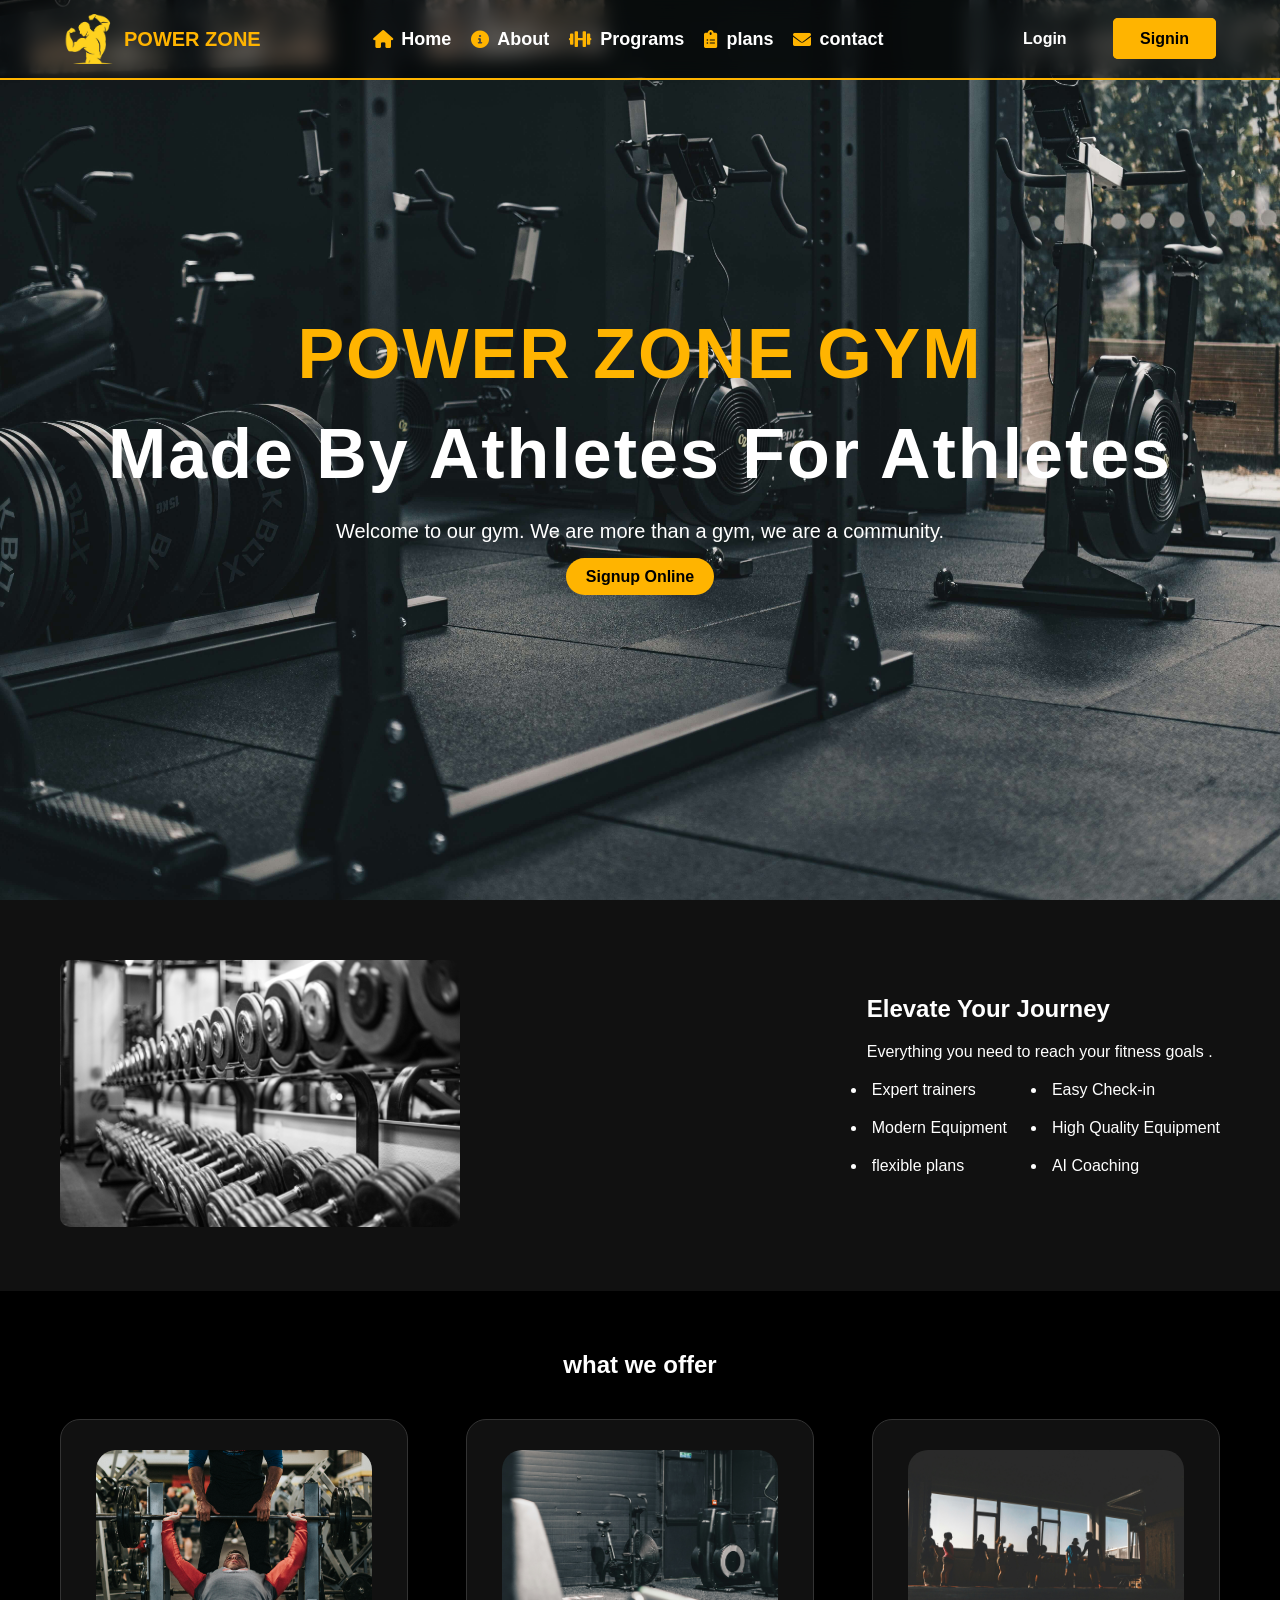
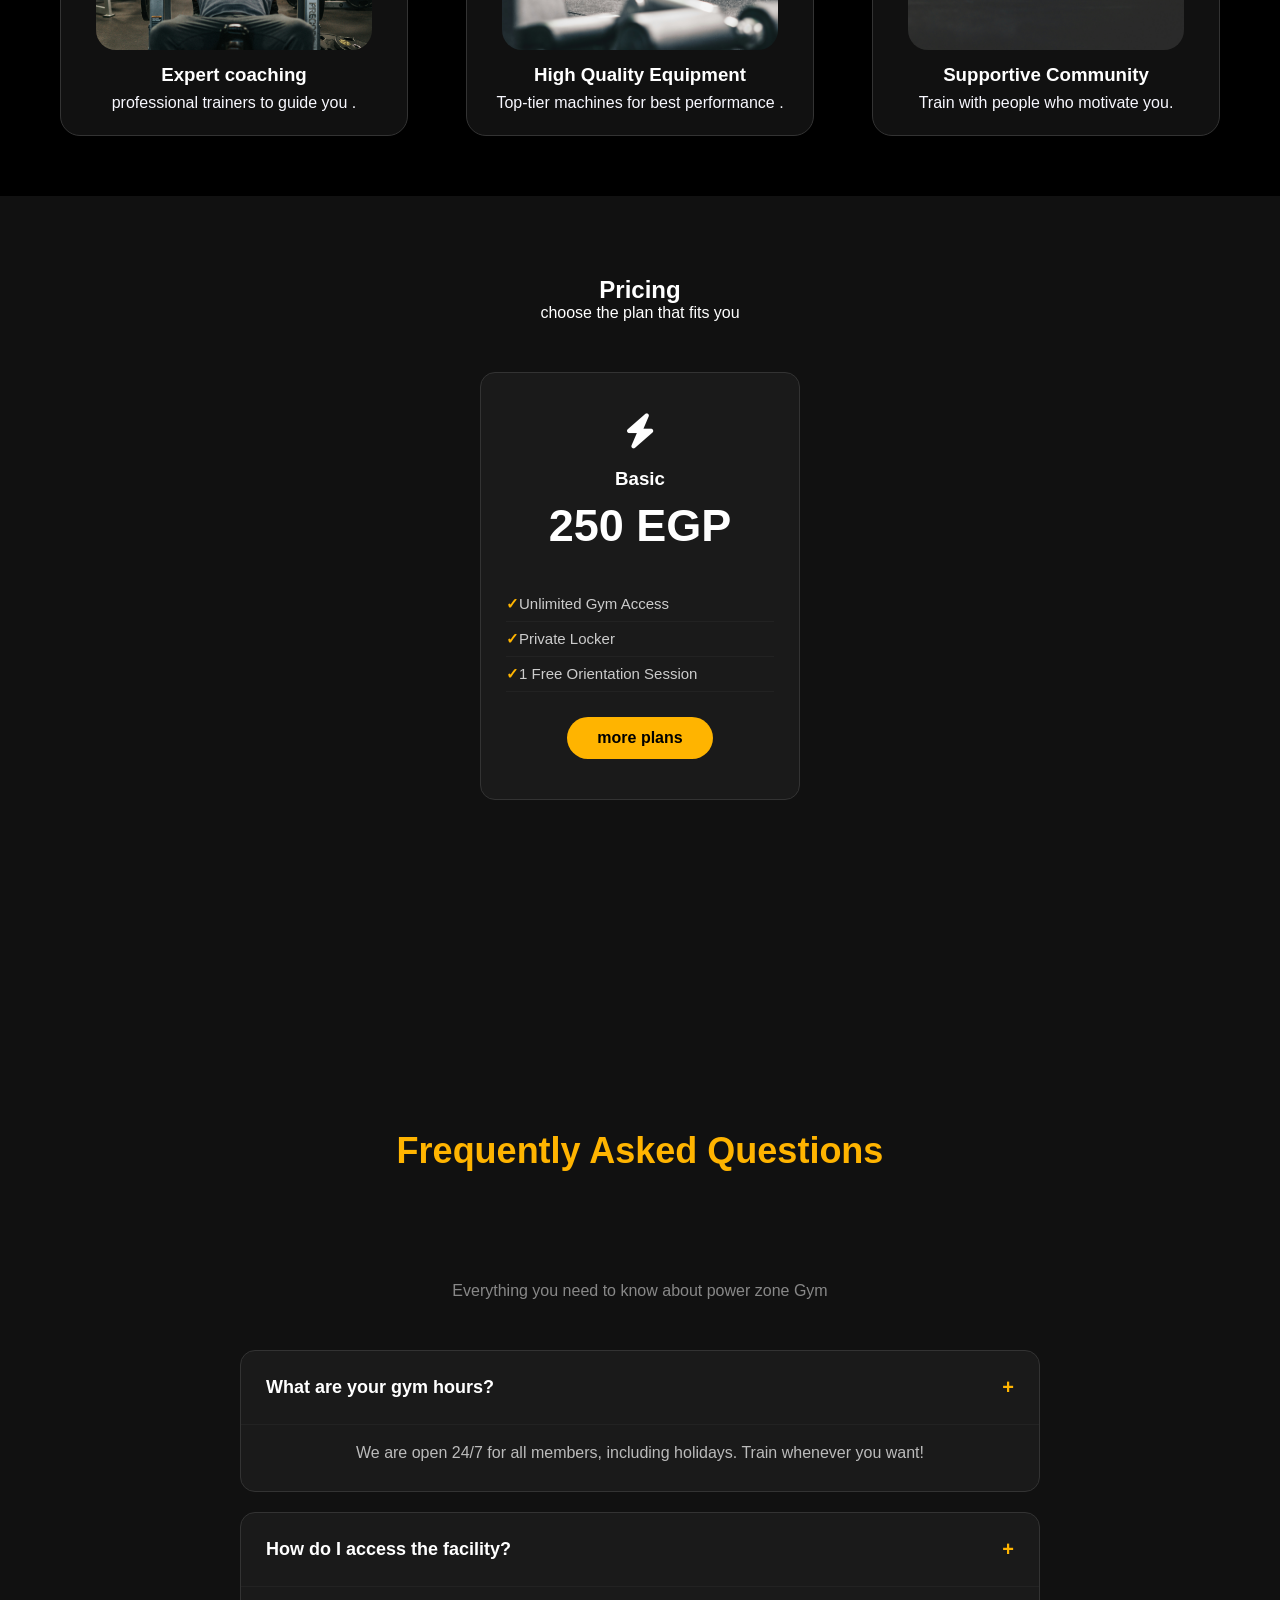
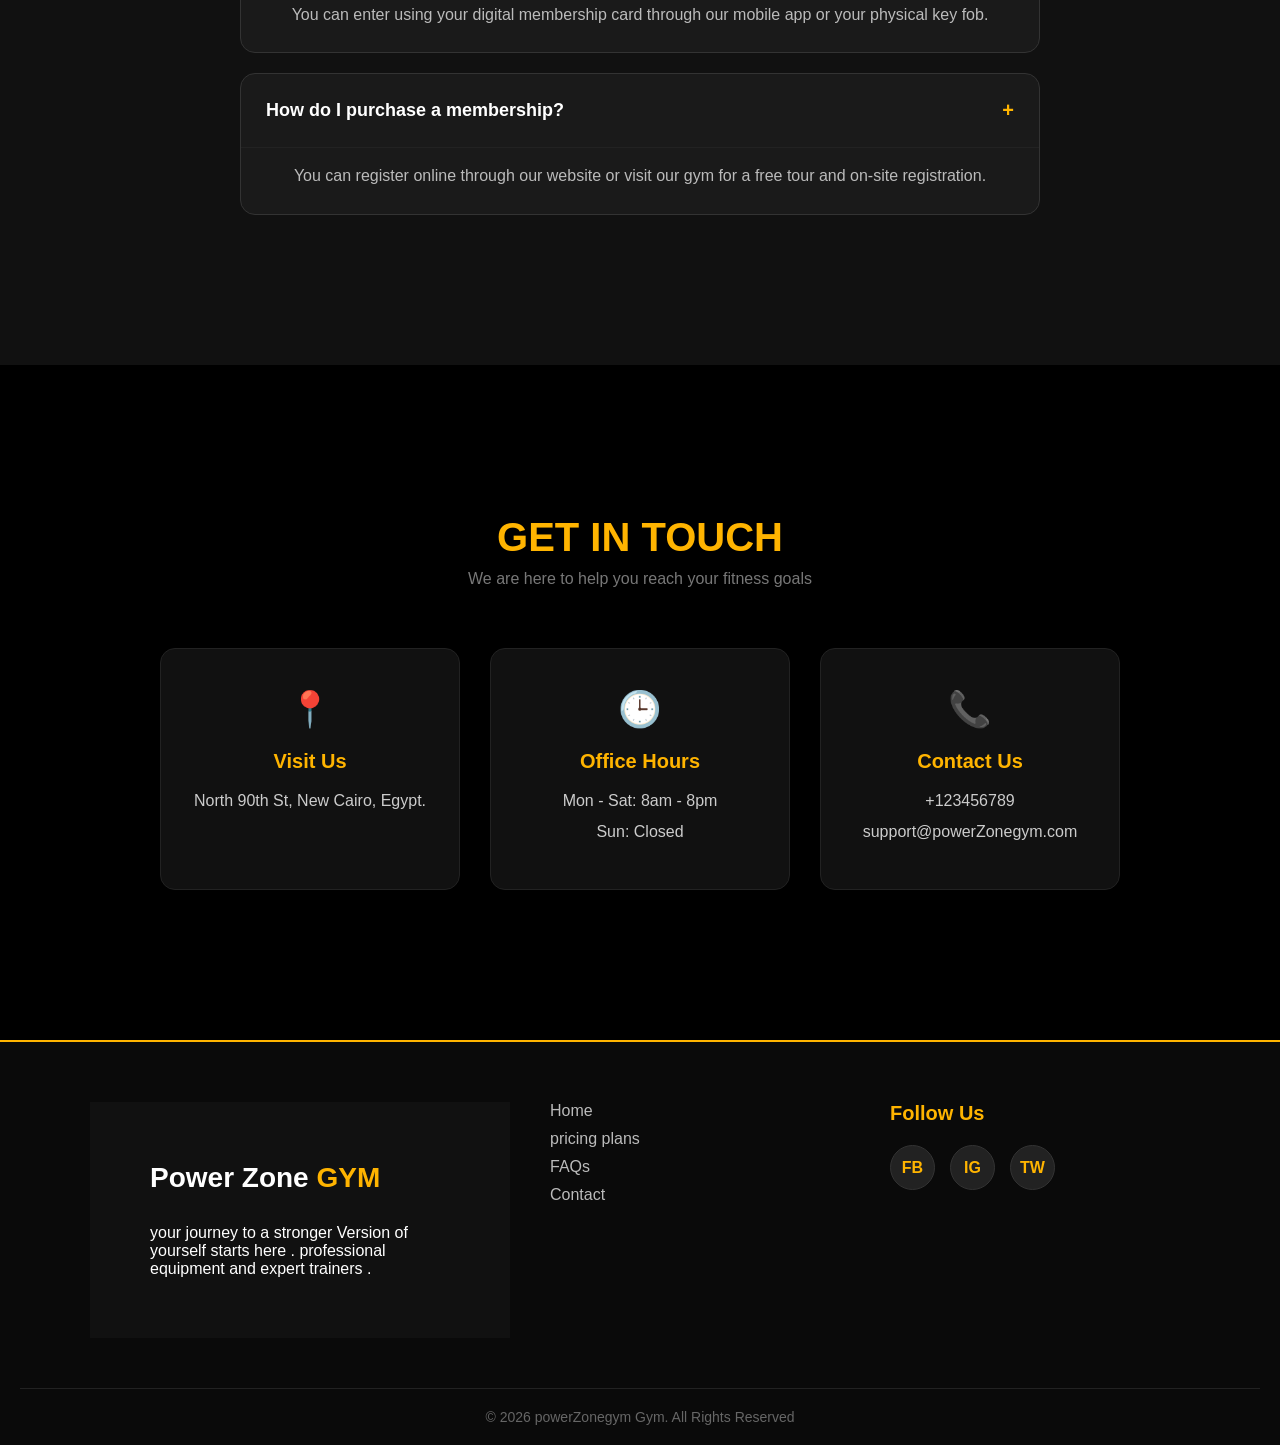
==== commit c9fb5029: "Update index.html Update index.html" ====
--- a/index.html
+++ b/index.html
@@ -1,16 +1,14 @@
 <!DOCTYPE html>
 <html lang="en">
- 
 <head>
     <meta charset="UTF-8">
+    <title>Home | Power Zone Gym</title>
     <meta name="viewport" content="width=device-width, initial-scale=1.0">
-    <title>About | Power Zone Gym</title>
     <link rel="stylesheet" href="css/style.css">
     <link rel="stylesheet" href="https://cdnjs.cloudflare.com/ajax/libs/font-awesome/6.0.0/css/all.min.css">
 </head>
- 
-<body>
-   <!-- النافبار -->
+<!-- El_logo -->
+ <!-- النافبار -->
 <header class="navbar">
     <div class="logo">
         <img src="images/Bodybuilder_Fitness_Club_Black_Logo_1_-removebg-preview.png" alt="power gym logo">
@@ -31,136 +29,168 @@
     </div>
 </header>
 
- 
-    <!-- Hero Section -->
-    <section class="mainabout">
- 
-        <div class="mainabout-content">
-            <h2>
-                More Than a Gym.<br>
-                <span>A Partner</span> In Your Growth
-            </h2>
- 
-            <p>
-                We believe every person is capable of extraordinary change —
-                they just need the right system, accountability,
-                and someone truly in their corner.
-            </p>
-        </div>
- 
-    </section>
- 
-    <!-- Philosophy -->
-    <section class="black">
- 
-        <div class="nav1">
- 
-            <div class="phil">
-                <h3>OUR PHILOSOPHY</h3>
-            </div>
- 
-            <div class="fitness">
-                <p>Fitness - cardio, flexibility, strength</p>
-                <p>Movement - balance, flow, posture</p>
-                <p>Recovery - restoration, renewal, vitality</p>
-                <p>Relaxation - detoxification, restoration, self-care</p>
-                <p>Longevity - optimisation, prevention, rejuvenation</p>
-                <p>Nourishment - biohacking, hydration, nutrition</p>
-                <p>Community - connection, learning, support</p>
-            </div>
- 
-        </div>
- 
-    </section>
-    <!--------Values---------->
-    <section class="values">
-        <div>
-            <h5>What  We  Stand For</h5>
-            <h2>OUR VALUES</h2>
-        </div>
-    <div class="value">
-        <div class="val">
-            <h4>01</h4>
-        <div class="line"></div>
-            <h1>Discipline first</h1>
-            <p>Motivation is temporary. We build habits and routines that keep you consistent long after the hype fades.        </p>
-        </div>
-        <div class="val">
-               <h4>02</h4>
-        <div class="line"></div>
-            <h1>No judgment</h1>
-            <p>Every athlete starts somewhere. Power Zone is a space where all levels are welcome and respected.</p>
-        </div>
-        <div class="val">
-               <h4>03</h4>
-        <div class="line"></div>
-            <h1>Real results</h1>
-            <p>Our coaches focus on progress you can measure — strength gained, weight lost, goals actually hit.</p>
-        </div>
-        </div>
-    </section>
- 
-    <!--------Team------->
-     <section class="Team">
-        <div>
-            <h4>the Team</h4>
-            <h2>MEET YOUR COACHES</h2>
-        </div>
-    <div class="coach">
-        <div class="member">
-            <h1>Karim Ahmed</h1>
-            <h5>Head Coach & Founder</h5>
-        <div class="line"></div>
+<!-- (Hero Section) -->
+<section class="hero">
+    <div class="hero-content">
+        <h1>Power zone gym</h1>
+        <h2>Made By Athletes For Athletes</h2>
+        <p>Welcome to our gym. We are more than a gym, we are a community.</p>
+        <a href="http://localhost/gym-project/index.php" class="btn-online">Signup Online</a>
+    </div>
+</section>
+<!-- features section  -->
+ <section class="about">
+    <div class="about-img">
+        <img src="images\features.jpg" alt="gym">
+    </div>
+    <div class="about-text">
+        <h2>Elevate Your Journey</h2>
+        <P>
+            Everything you need to reach your fitness goals .
+        </P>
+        <div class="features">
+            <ul>
+            <li>Expert trainers</li>
+            <li>Modern Equipment</li>
+            <li>flexible plans</li>
+        </ul>
+        <ul>
+           <li>Easy Check-in</li>
+           <li>High Quality Equipment</li>
+           <li>AI Coaching</li>
+        </ul>
+        </div>
+        
+    </div>
+
+ </section>
+ <section class="services">
+    <h2>what we offer</h2>
+    <div class="services-boxs">
+        <div class="box">
+            <img src="images\coach.jpg" alt="our coaching">
+            <h3>Expert coaching</h3>
+            <p>professional trainers to guide you .</p>
+            
+        </div>
+        
+        <div class="box">
+            <img src="images\equipment.jpg" alt="our equipment">
+            <h3>High Quality Equipment</h3>
+            <p>Top-tier machines for best performance .</p>
+            
+        </div>
+        <div class="box">
+            <img src="images\community.jpg" alt="our community">
+            <h3>Supportive Community</h3>
+            <p>Train with people who motivate you.</p>
+            
+        </div>
+            
+    </div>
+ </section>
+<!-- elasaar -->
+ <section class="pricing">
+    <h2>Pricing</h2>
+    <p>choose the plan that fits you</p>
+
+    
+    <div class="pricing-boxes"> 
+
+        <!-- Normal Plan Box -->
+        <div class="plan-card">
+            <i class="fas fa-bolt contact-icon"></i>
+                <h3>Basic</h3>
+                <h2>250 <span>EGP</span></h2>
+                <ul>
+                    <li>Unlimited Gym Access</li>
+                    <li>Private Locker</li>
+                    <li>1 Free Orientation Session</li>
+                </ul>
+            <a href="plans.html" class="btn">more plans</a>
+        </div> 
+
+        
+    </div> 
+    <!-- الاستفسارات الشائعة -->
+</section>
+<section class="faq">
+    
+    <div class="container">
+        <section class="faq" id="faq-section">
+        <h2 class="faq-title">Frequently Asked Questions</h2>
+        </section>
+        <p class="faq-subtitle">Everything you need to know about power zone Gym</p>
+         
+        <diV class="faq-container">
+
+        <div class="faq-item">
+            <div class="faq-question">
+                <h3>What are your gym hours?</h3>
+                    <span class="icon">+</span>
+
+            </div>
+            <div class="faq-answer">
+                    <p>We are open 24/7 for all members, including holidays. Train whenever you want!</p>
+                </div>
+        </div>
+        <div class="faq-item">
+                <div class="faq-question">
+                    <h3>How do I access the facility?</h3>
+                    <span class="icon">+</span>
+                </div>
+                <div class="faq-answer">
+                    <p>You can enter using your digital membership card through our mobile app or your physical key fob.</p>
+                </div>
+            </div>
+            <div class="faq-item">
+                <div class="faq-question">
+                    <h3>How do I purchase a membership?</h3>
+                    <span class="icon">+</span>
+                </div>
+                <div class="faq-answer">
+                    <p>You can register online through our website or visit our gym for a free tour and on-site registration.</p>
+                </div>
+            </div>
+  
+        </diV>
+    </div>
+
+</section>
+<section class="contact" id="contact-us">
+    <div class="container">
+     
+        <h2 class="contact-title">Get In Touch</h2>
+    
+        <p class="contact-subtitle">We are here to help you reach your fitness goals</p>
+        
+        <div class="contact-boxes">
            
-            <p>NSCA certified with 10+ years in strength and conditioning. Built Power Zone from the ground up.</p>
-        </div>
-      <div class="member">
-            <h1>Mostafa Mohamed</h1>
-            <h5>Nutrition Coach</h5>
-        <div class="line"></div>
-           
-            <p>Precision Nutrition certified. Helps members align their diet with their training for faster results.</p>
-        </div>
-        <div class="member">
-            <h1>Omar Tarek</h1>
-            <h5>Strength & Performance</h5>
-        <div class="line"></div>
-            <p>Former competitive powerlifter. Specializes in raw strength and athletic performance coaching.</p>
-        </div>
-        </div>
-    </section>
- 
- 
-    <!-- Story -->
-    <section class="story">
- 
-        <h3>Our Story</h3>
- 
-        <h4>
-            Built from passion,<br>
-            driven by results.
-        </h4>
- 
-        <p>
-            POWER ZONE was founded in 2012 by James Carter after a decade
-            working with professional athletes and Fortune 500 executives.
-        </p>
-        <p>
-            He noticed one pattern: the most successful people don't just work harder —
-            they have a structured system and someone holding them accountable.
- 
-        </p>
- 
- 
-        <p>
-            What started as a one-man operation has grown into a team of certified
-            coaches serving over 1,200 clients across 40 countries.
-        </p>
- 
-    </section>
- 
-   
-    <footer class="main-footer">
+            <div class="contact-card">
+                <div class="contact-icon">📍</div> 
+                <h4>Visit Us</h4>
+                <p>North 90th St, New Cairo, Egypt.</p>
+            </div>
+
+            
+            <div class="contact-card">
+                <div class="contact-icon">🕒</div> 
+                <h4>Office Hours</h4>
+                <p>Mon - Sat: 8am - 8pm</p>
+                <p>Sun: Closed</p>
+            </div>
+
+            
+            <div class="contact-card">
+                <div class="contact-icon">📞</div> 
+                <h4>Contact Us</h4>
+                <p>+123456789</p>
+                <p>support@powerZonegym.com</p>
+            </div>
+        </div>
+    </div>
+</section>
+<footer class="main-footer">
     <diV class="footer-container">
         
     <div class="footer-column about">
@@ -193,3 +223,4 @@
     <p>&copy; 2026 powerZonegym Gym. All Rights Reserved</p>
 </div>
 </footer>
+</html>
--- a/css/style.css
+++ b/css/style.css
@@ -32,32 +32,20 @@
 /* ============================================================
    Navbar
    ============================================================ */
-.nav-links {
-        display: flex;
-        flex-direction: column;
-        position: absolute;
-        top: 80px; /* نفس طول النافبار */
-        left: -100%; /* تكون مستخبية بره الشاشة شمال */
-        width: 100%;
-        background: rgba(0, 0, 0, 0.9);
-        backdrop-filter: blur(10px);
-        text-align: center;
-        transition: 0.3s all ease;
-        padding: 20px 0;
-        z-index: 999;
-    }
-
-    /* لما الكلاس ده يتضاف بالـ JS القائمة تظهر */
-    .nav-links.active {
-        left: 0;
-    }
-
-    .nav-links a {
-        display: block;
-        padding: 15px;
-    }
-
-    
+.navbar {
+    display: flex;
+    justify-content: space-between;
+    align-items: center;
+    padding: 0 5%;
+    height: 80px;
+    background: rgba(0, 0, 0, 0.6);
+    backdrop-filter: blur(10px);
+    position: fixed;
+    top: 0;
+    width: 100%;
+    z-index: 1000;
+    box-sizing: border-box;
+    border-bottom: 2px solid var(--primary);
 }
  
 .logo {
@@ -1062,13 +1050,8 @@
    Responsive
    ============================================================ */
 @media (max-width: 768px) {
-    /* إظهار زرار المنيو */
-    .menu-toggle {
-        display: block;
-        color: var(--primary);
-        font-size: 24px;
-        cursor: pointer;
-    }
-   @media (min-width: 769px) {
-    .menu-toggle { display: none; }
-}
+    .video-container  { max-width: 95%; }
+    .contact-grid     { grid-template-columns: 1fr; }
+    .navbar           { padding: 10px 20px; }
+    .nav-links        { display: none; }
+}
